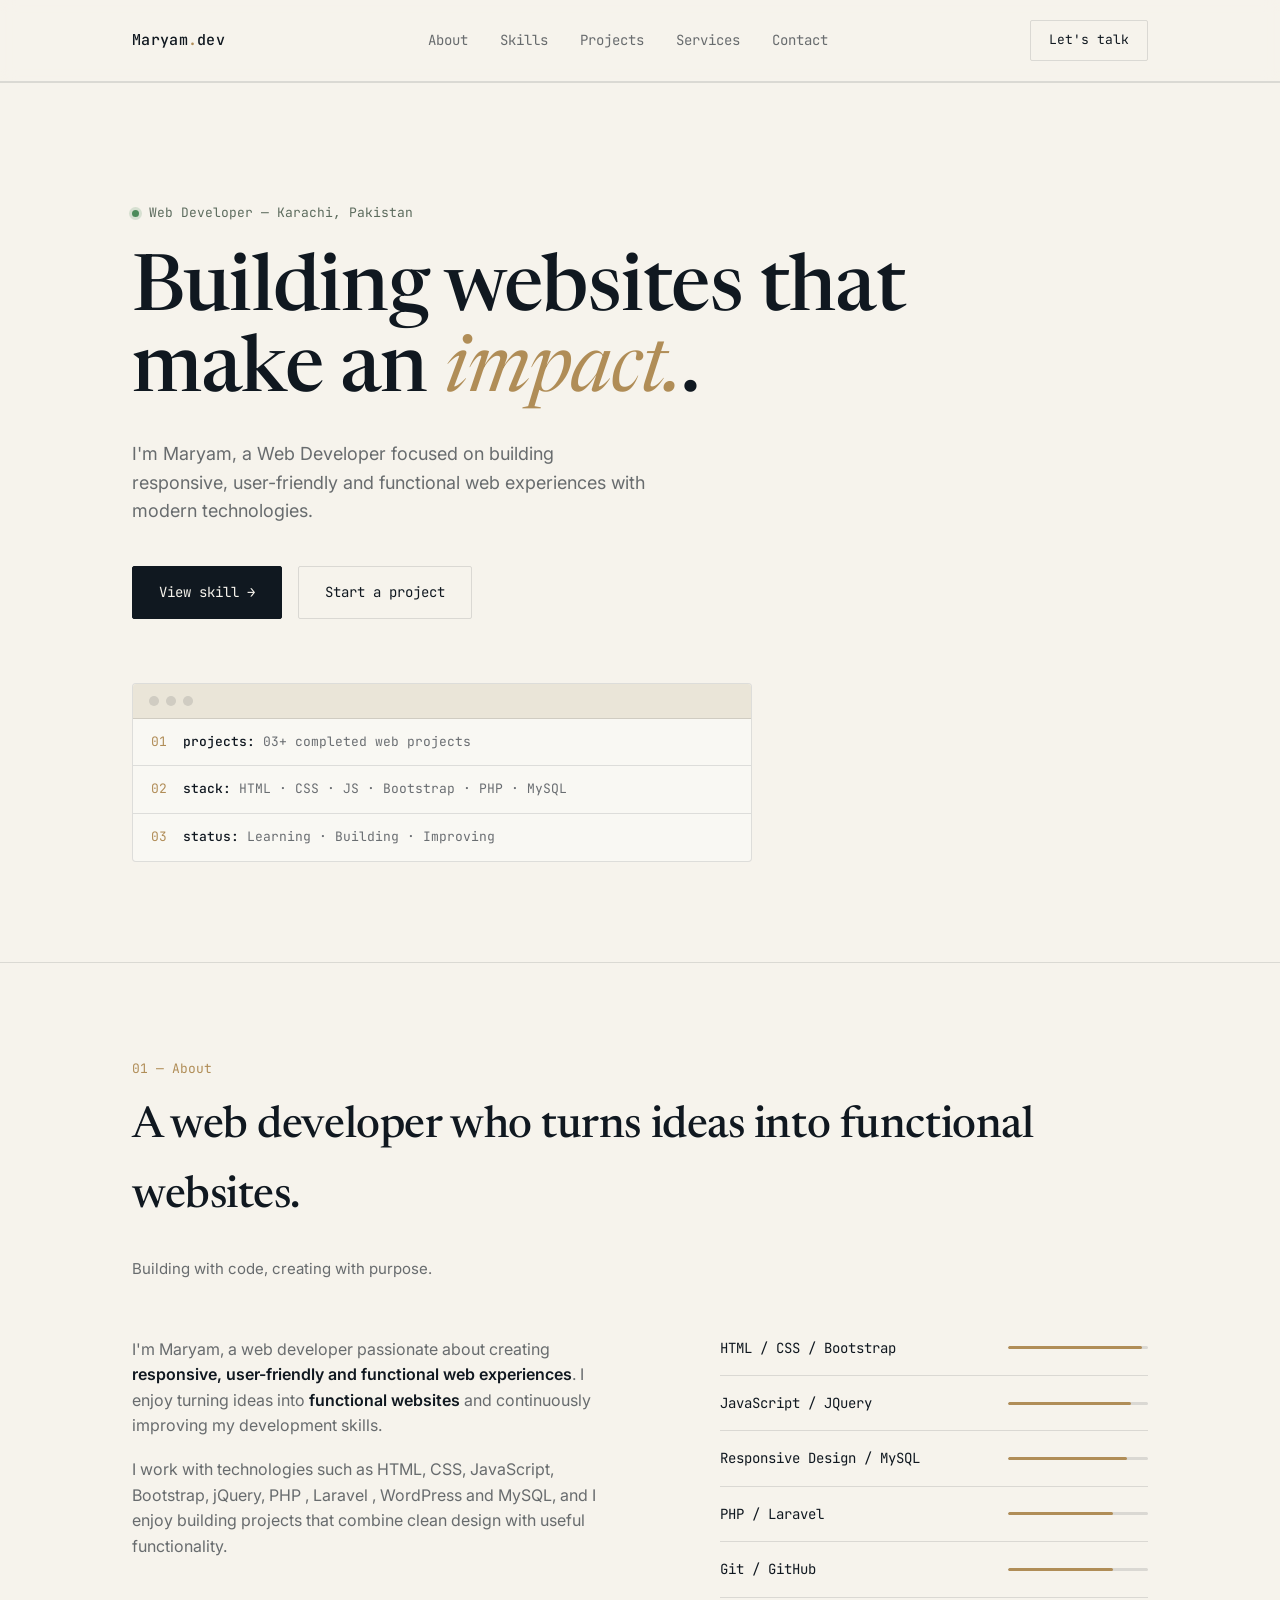
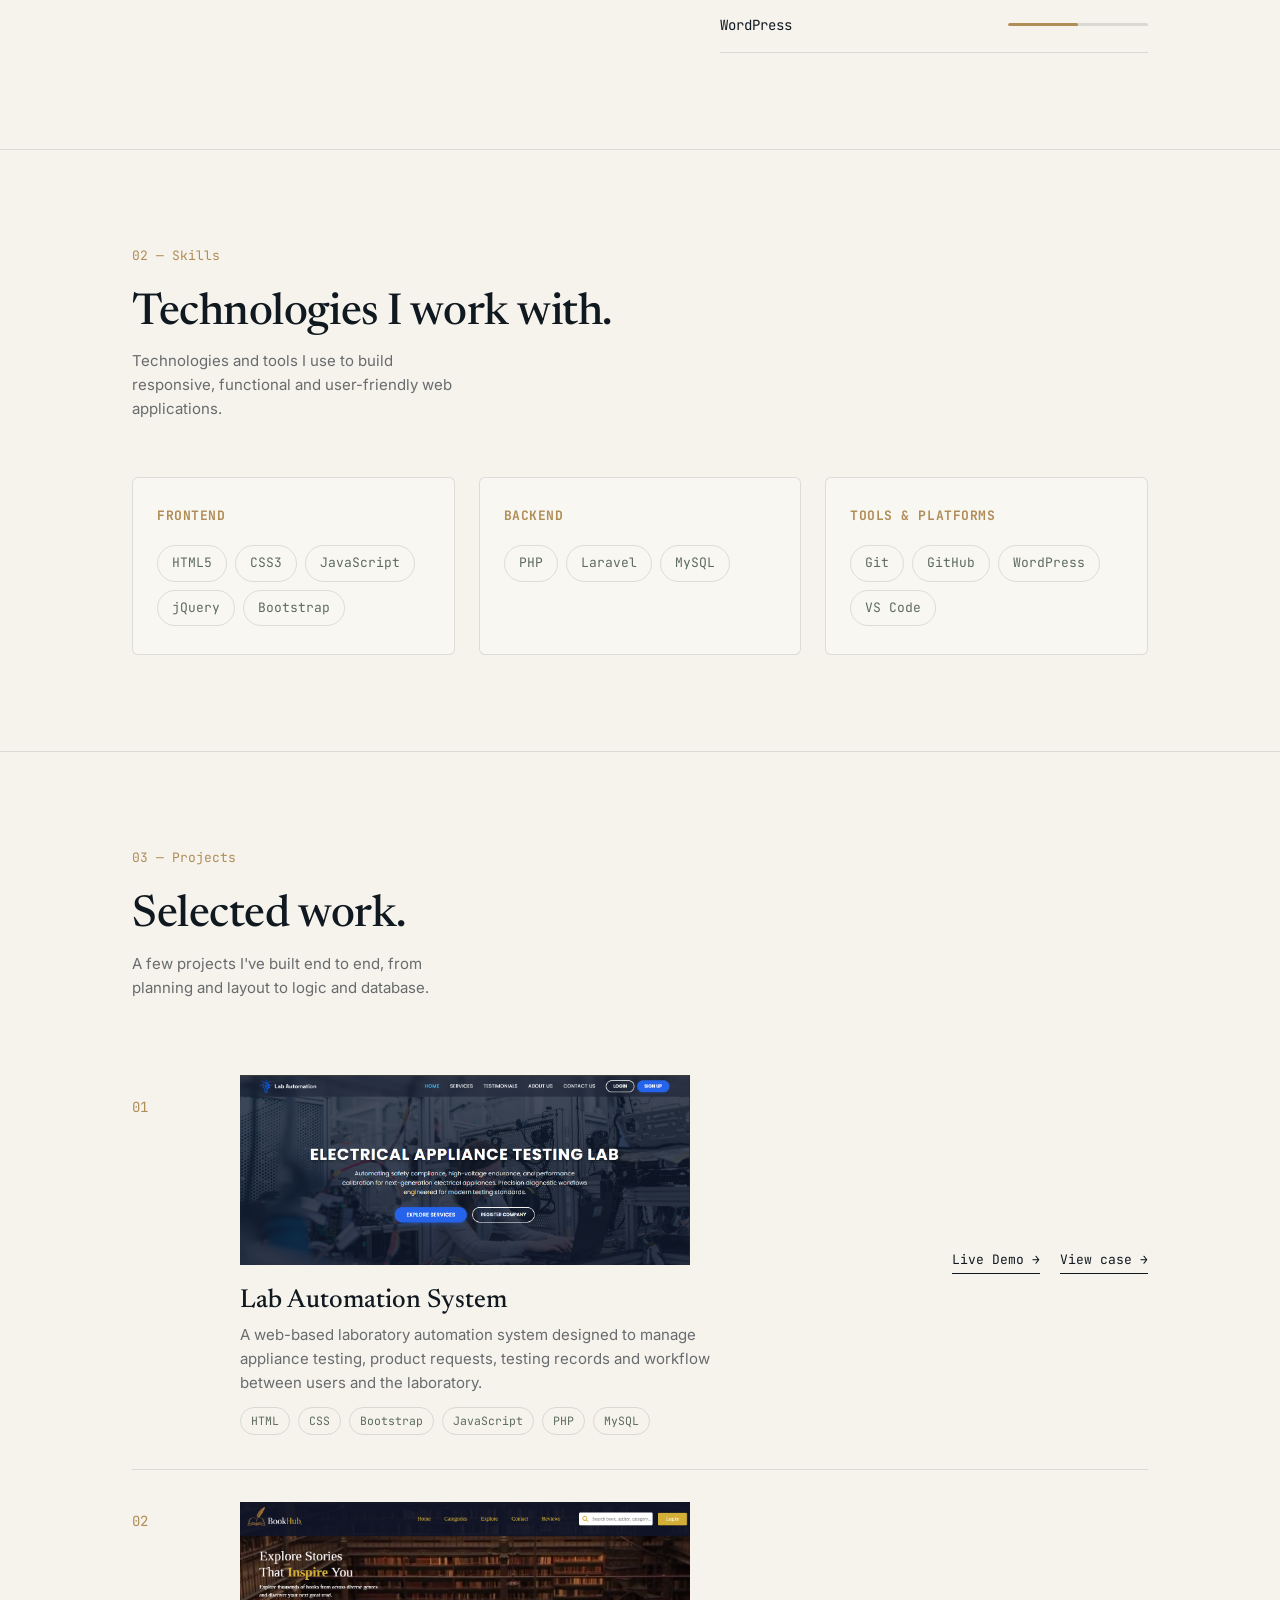
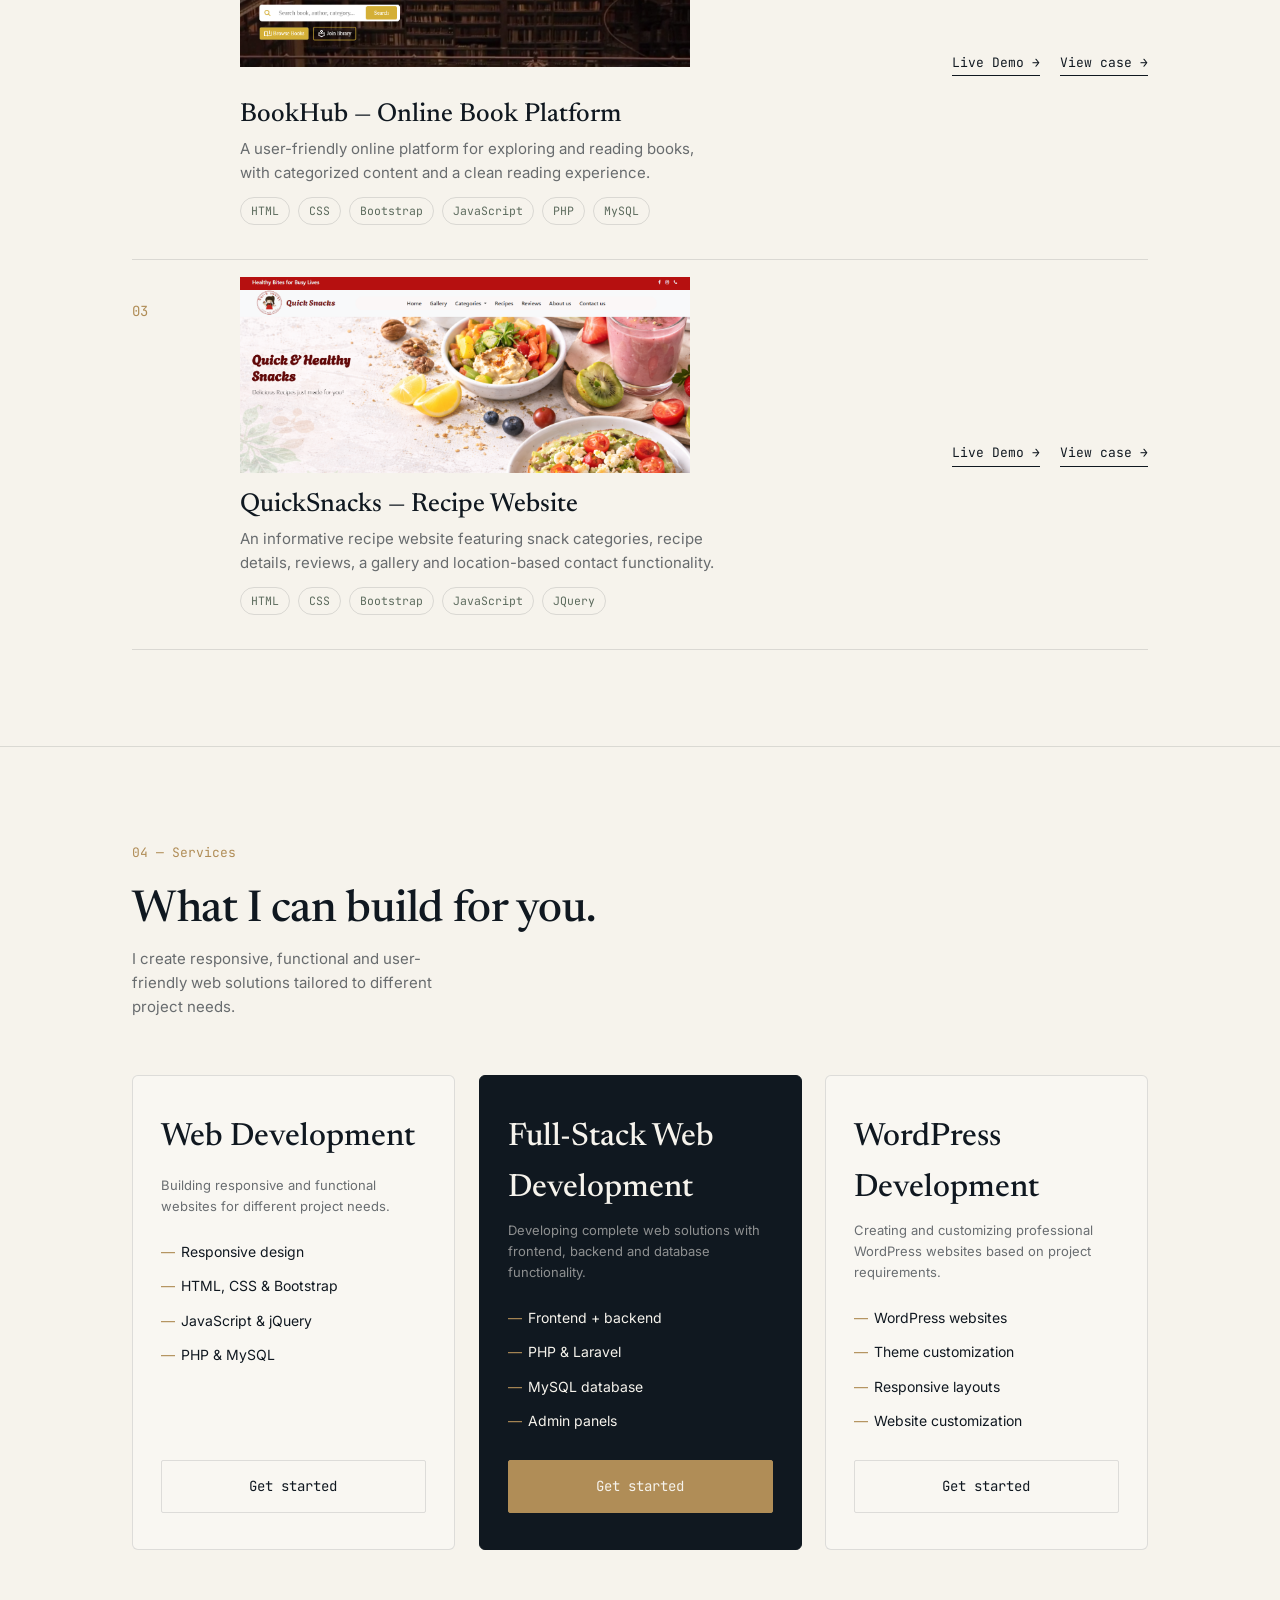
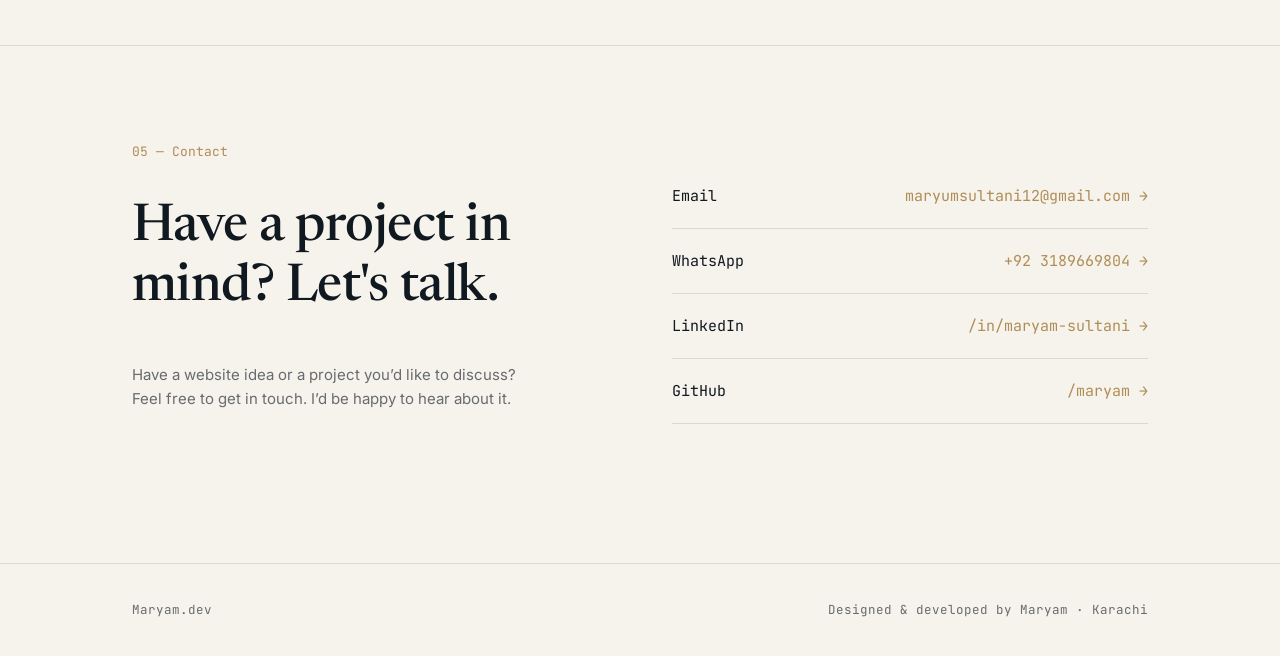
==== index.html @ 0fd406de "rename file name" ====
<!DOCTYPE html>
<html lang="ur">

<head>
  <meta charset="UTF-8">
  <meta name="viewport" content="width=device-width, initial-scale=1.0">
  <title>Maryam Sultani — Web Developer</title>
  <link rel="preconnect" href="https://fonts.googleapis.com">
  <link rel="preconnect" href="https://fonts.gstatic.com" crossorigin>
  <link
    href="https://fonts.googleapis.com/css2?family=Newsreader:ital,opsz,wght@0,6..72,400;0,6..72,500;0,6..72,600;1,6..72,400&family=Inter:wght@400;500;600&family=JetBrains+Mono:wght@400;500&display=swap"
    rel="stylesheet">
     <!-- aos link -->
    <link href="https://unpkg.com/aos@2.3.1/dist/aos.css" rel="stylesheet">
  <link href="asset/style.css" rel="stylesheet">

</head>

<body>

  <header>
    <div class="wrap">
      <nav>
        <div class="logo">
          <a href="portfolio.html">Maryam<span>.</span>dev</a>
        </div>
        <div class="navlinks">
          <a href="#about">About</a>
          <a href="#skill">Skills</a>
          <a href="#project">Projects</a>

          <a href="#services">Services</a>
          <a href="#contact">Contact</a>
        </div>
        <a href="#contact" class="btn btn-ghost" style="padding:9px 18px; font-size:13px;">Let's talk</a>
      </nav>
    </div>
  </header>

  <section class="hero">
    <div class="wrap" data-aos="fade-up">

      
      <div class="eyebrow"><span class="dot"></span> Web Developer — Karachi, Pakistan</div>
      <h1>Building websites that make an <em>impact.</em>.</h1>
      <p class="lede">I'm Maryam, a Web Developer focused on building responsive, user-friendly and functional web
        experiences with modern technologies.</p>
      <div class="hero-cta">
        <a href="#skill" class="btn btn-primary">View skill →</a>
        <a href="#contact" class="btn btn-ghost">Start a project</a>
      </div>

      <div class="commitlog reveal" >
        <div class="bar"><span></span><span></span><span></span></div>
        <div class="commit"><span class="hash">01</span><span class="msg"><b> projects:</b> 03+ completed web
            projects</span></div>
        <div class="commit"><span class="hash">02</span><span class="msg"><b>stack:</b> HTML · CSS · JS · Bootstrap ·
            PHP · MySQL</span></div>
        <div class="commit"><span class="hash">03</span><span class="msg"><b>status: </b> Learning · Building ·
            Improving</span></div>
      </div>
    </div>
  </section>

  <section id="about">
    <div class="wrap">
      <div class="sec-head">
        <div>
          <span class="tag">01 — About</span>
          <h2>A web developer who
            turns ideas into
            functional websites.</h2>
        </div>
        <p>Building with code,
          creating with purpose.</p>
      </div>
      <div class="about-grid">
        <div class="reveal" data-aos="fade-zoom-in"
     data-aos-easing="ease-in-back"
     data-aos-delay="200"
     data-aos-offset="0">
          <p>
            I'm Maryam, a web developer passionate about creating
            <b>responsive, user-friendly and functional web experiences</b>.
            I enjoy turning ideas into
            <b>functional websites</b>
            and continuously improving my development skills.
          </p>
          <p> I work with technologies such as HTML, CSS, JavaScript, Bootstrap,
            jQuery, PHP , Laravel , WordPress and MySQL, and I enjoy building projects that combine
            clean design with useful functionality.
          </p>
        </div>
        <div class="skills reveal" >
          <div class="skill-row" data-aos="fade-up"
     data-aos-anchor-placement="center-bottom"><span>HTML / CSS / Bootstrap</span>
            <div class="skill-bar"><i style="width:96%"></i></div>
          </div>

          <div class="skill-row" data-aos="fade-up"
     data-aos-anchor-placement="center-bottom"><span>JavaScript / JQuery</span>
            <div class="skill-bar"><i style="width:88%"></i></div>
          </div>

          <div class="skill-row" data-aos="fade-up"
     data-aos-anchor-placement="center-bottom"><span>Responsive Design / MySQL</span>
            <div class="skill-bar"><i style="width:85%"></i></div>
          </div>
          <div class="skill-row" data-aos="fade-up"
     data-aos-anchor-placement="center-bottom"><span>PHP / Laravel</span>
            <div class="skill-bar"><i style="width:75%"></i></div>
          </div>
          <div class="skill-row" data-aos="fade-up"
     data-aos-anchor-placement="center-bottom"><span>Git / GitHub </span>
            <div class="skill-bar"><i style="width:75%"></i></div>
          </div>
          <div class="skill-row" data-aos="fade-up"
     data-aos-anchor-placement="center-bottom"><span>WordPress </span>
            <div class="skill-bar"><i style="width:50%"></i></div>
          </div>


        </div>
      </div>
    </div>
  </section>

  <section id="skill">
    <div class="wrap">
      <div class="sec-head">
        <div>
          <span class="tag">02 — Skills</span>
          <h2>Technologies I work with.</h2>
          <p>Technologies and tools I use to build responsive, functional and user-friendly web applications.</p>
        </div>
      </div>
      <div class="skillset" >
        <div class="skill-cat reveal" data-aos="fade-right">
          <h3>Frontend</h3>
          <div class="stack lg " >
            <span>HTML5</span><span>CSS3</span><span>JavaScript</span><span>jQuery</span><span>Bootstrap</span>
          </div>
        </div>
        <div class="skill-cat reveal" data-aos="fade-up"> 
          <h3>Backend</h3>
          <div class="stack lg">
            <span>PHP</span><span>Laravel</span><span>MySQL</span>
          </div>
        </div>
        <div class="skill-cat reveal" data-aos="fade-left">
          <h3>Tools &amp; Platforms</h3>
          <div class="stack lg">
            <span>Git</span><span>GitHub</span><span>WordPress</span><span>VS Code</span>
          </div>
        </div>
      </div>
    </div>
  </section>

  <section id="project">
    <div class="wrap">
      <div class="sec-head">
        <div>
          <span class="tag">03 — Projects</span>
          <h2>Selected work.</h2>
          <p>A few projects I've built end to end, from planning and layout to logic and database.</p>
        </div>
      </div>
      <div class="projects">
         
        <div class="project reveal" data-aos="fade" data-aos-delay="300" data-aos-easing="linear">
          <span class="num">01</span>
          <div>
            <div class="project-thumb rounded">
            <img src="asset/images/lab-automation.png" alt="Lab Automation System" class="project-img ">
          </div>
            <h3>Lab Automation System</h3>
            <p>A web-based laboratory automation system designed to manage appliance testing, product requests, testing
              records and workflow between users and the laboratory.</p>
            <div class="stack">
              <span>HTML</span><span>CSS</span><span>Bootstrap</span><span>JavaScript</span><span>PHP</span><span>MySQL</span>
            </div>
          </div>
          <div class="project-links">
            <a href="http://labautomationproject.infinityfreeapp.com" class="link" target="_blank">Live Demo →</a>
            <a href="case-lab-automation.html" class="link">View case →</a>
          </div>
        </div>
        <div class="project reveal" data-aos="fade" data-aos-delay="300" data-aos-easing="linear">
          <span class="num">02</span>
          <div>
            <div class="project-thumb rounded">
            <img src="asset/images/bookhub.png" alt="BookHub — Online Book Platform" class="project-img ">
          </div>
            <h3>BookHub — Online Book Platform</h3>
            <p>A user-friendly online platform for exploring and reading books, with categorized content and a clean
              reading experience.</p>
            <div class="stack">
              <span>HTML</span><span>CSS</span><span>Bootstrap</span><span>JavaScript</span><span>PHP</span><span>MySQL</span>
            </div>
          </div>
          <div class="project-links">
            <a href="http://bookhubproject.infinityfreeapp.com" class="link" target="_blank">Live Demo →</a>
            <a href="case-bookhub.html" class="link">View case →</a>
          </div>
        </div>
        <div class="project reveal" data-aos="fade" data-aos-delay="300" data-aos-easing="linear">
          <span class="num">03</span>
          <div>
             <div class="project-thumb rounded">
            <img src="asset/images/quick-snacks.png" alt="QuickSnacks — Recipe Website" class="project-img ">
          </div>
            <h3>QuickSnacks — Recipe Website</h3>
            <p>An informative recipe website featuring snack categories, recipe details, reviews, a gallery and
              location-based contact functionality.</p>
            <div class="stack">
              <span>HTML</span><span>CSS</span><span>Bootstrap</span><span>JavaScript</span><span>JQuery</span>
            </div>
          </div>
          <div class="project-links " >
            <a href=" https://maryumsultani12-cmyk.github.io/quick-snacks/" class="link">Live Demo →</a>
            <a href="case-quicksnacks.html" class="link">View case →</a>
          </div>
        </div>
      </div>
    </div>
  </section>

  <section id="services">
    <div class="wrap">
      <div class="sec-head">
        <div>
          <span class="tag">04 — Services</span>
          <h2>What I can build for you.</h2>
          <p>I create responsive, functional and user-friendly web solutions tailored to different project needs.</p>

        </div>
      </div>
      <div class="plans">
        <div class="plan reveal" data-aos="flip-left">
          <h3>Web Development</h3>
          <h3></h3>
          <p class="price-note">Building responsive and functional websites for different project needs.</p>
          <ul>
            <li>Responsive design</li>
            <li>HTML, CSS & Bootstrap</li>
            <li>JavaScript & jQuery</li>
            <li>PHP & MySQL</li>
          </ul>
          <a href="#contact" class="btn btn-ghost" style="text-align:center;">Get started</a>
        </div>
        <div class="plan featured reveal" data-aos="flip-up">
          <h3>Full-Stack Web Development</h3>
          <p class="price-note">Developing complete web solutions with frontend, backend and database functionality.</p>
          <ul>
            <li> Frontend + backend</li>
            <li>PHP & Laravel</li>
            <li>MySQL database</li>
            <li>Admin panels</li>
          </ul>
          <a href="#contact" class="btn btn-primary"
            style="text-align:center; background:var(--brass); border-color:var(--brass);">Get started</a>
        </div>
        <div class="plan reveal" data-aos="flip-left">
          <h3>WordPress Development</h3>
          <p class="price-note">Creating and customizing professional WordPress websites based on project requirements.
          </p>
          <ul>
            <li>WordPress websites</li>
            <li>Theme customization</li>
            <li>Responsive layouts</li>
            <li>Website customization</li>
          </ul>
          <a href="#contact" class="btn btn-ghost" style="text-align:center;">Get started</a>
        </div>
      </div>
    </div>
  </section>

  <section id="contact">
    <div class="wrap">
      <div class="contact-box">
        <div class="sec-head" data-aos="fade-right">
          <span class="tag">05 — Contact</span>

          <h2>Have a project in mind? Let's talk.</h2>
          <p style="color:var(--text-soft); max-width:400px;">Have a website idea or a project you’d like to discuss?
            Feel free to get in touch. I’d be happy to hear about it.</p>
        </div>
        <div class="contact-links reveal" data-aos="fade-left">
          <a href="https://mail.google.com/mail/?view=cm&fs=1&to=maryumsultani12@gmail.com" target="_blank">
            <span>Email</span>
            <span class="arrow">maryumsultani12@gmail.com →</span>
          </a>
          <a href="https://wa.me/923189669804"><span>WhatsApp</span><span class="arrow">+92 3189669804 →</span></a>
          <a href="https://linkedin.com/in/maryam-sultani"><span>LinkedIn</span><span class="arrow">/in/maryam-sultani
              →</span></a>

          <a href="https://github.com/maryam123"><span>GitHub</span><span class="arrow">/maryam →</span></a>
        </div>
      </div>
    </div>
  </section>

  <footer>
  <div class="wrap" style="display:flex; justify-content:space-between; width:100%;">
    <span>Maryam.dev</span>
    <span>Designed & developed by Maryam · Karachi</span>
  </div>
</footer>
<script src="https://unpkg.com/aos@2.3.1/dist/aos.js"></script>
<script>AOS.init({ duration: 700, once: true, easing: 'ease-out-cubic' });</script>
  <script src="script.js"></script>

</body>

</html>
---- asset/style.css ----
:root {
      --ink: #101820;
      --paper: #F6F3EC;
      --paper-dim: #EAE5D8;
      --brass: #B08D57;
      --sage: #5C6B5D;
      --line: rgba(16, 24, 32, 0.12);
      --text-soft: rgba(16, 24, 32, 0.62);
  }

  * {
      box-sizing: border-box;
      margin: 0;
      padding: 0;
  }

  html {
      scroll-behavior: smooth;
  }

  body {
      background: var(--paper);
      color: var(--ink);
      font-family: 'Inter', sans-serif;
      line-height: 1.6;
      overflow-x: hidden;
  }

  a {
      color: inherit;
      text-decoration: none;
  }

  .wrap {
      max-width: 1080px;
      margin: 0 auto;
      padding: 0 32px;
  }

  ::selection {
      background: var(--brass);
      color: var(--paper);
  }

  

  /* NAV */
  header {
      position: sticky;
      top: 0;
      z-index: 50;
      background: rgba(246, 243, 236, 0.86);
      backdrop-filter: blur(8px);
      border-bottom: 1px solid var(--line);
  }

  nav {
      display: flex;
      align-items: center;
      justify-content: space-between;
      padding: 20px 0;
  }

  .logo {
      font-family: 'JetBrains Mono', monospace;
      font-size: 15px;
      font-weight: 500;
      letter-spacing: 0.02em;
  }

  .logo span {
      color: var(--brass);
  }

  .navlinks {
      display: flex;
      gap: 32px;
      font-size: 14px;
      font-family: 'JetBrains Mono', monospace;
  }

  .navlinks a {
      color: var(--text-soft);
      transition: color .25s ease;
      position: relative;
  }

  .navlinks a:hover,
  .navlinks a:focus-visible {
      color: var(--ink);
  }

  .navlinks a::after {
      content: '';
      position: absolute;
      left: 0;
      bottom: -4px;
      width: 0;
      height: 1px;
      background: var(--brass);
      transition: width .25s ease;
  }

  .navlinks a:hover::after {
      width: 100%;
  }

  :focus-visible {
      outline: 2px solid var(--brass);
      outline-offset: 3px;
  }

  /* HERO */
  .hero {
      padding: 120px 0 100px;
      position: relative;
  }

  .hero-split {
      display: grid;
      grid-template-columns: 1.4fr 1fr;
      gap: 48px;
      align-items: center;
  }

  .hero-split-media {
      border: 1px solid var(--line);
      border-radius: 10px;
      overflow: hidden;
      background: var(--paper-dim);
  }

  .hero-split-media video {
      display: block;
      width: 100%;
      height: auto;
      max-height: 480px;
      object-fit: contain;
  }

  @media (max-width: 900px) {
      .hero-split {
          grid-template-columns: 1fr;
      }
  }

  .eyebrow {
      font-family: 'JetBrains Mono', monospace;
      font-size: 13px;
      color: var(--sage);
      display: flex;
      align-items: center;
      gap: 10px;
      margin-bottom: 28px;
  }

  .eyebrow .dot {
      width: 7px;
      height: 7px;
      border-radius: 50%;
      background: #4B8B5A;
      box-shadow: 0 0 0 3px rgba(75, 139, 90, 0.18);
  }

  .hero h1 {
      font-family: 'Newsreader', serif;
      font-weight: 500;
      font-size: clamp(42px, 6.4vw, 78px);
      line-height: 1.04;
      letter-spacing: -0.01em;
      max-width: 820px;
  }

  .hero h1 em {
      font-style: italic;
      color: var(--brass);
      font-weight: 400;
  }

  .hero p.lede {
      margin-top: 26px;
      max-width: 520px;
      font-size: 18px;
      color: var(--text-soft);
  }

  .hero-cta {
      display: flex;
      gap: 16px;
      margin-top: 40px;
      flex-wrap: wrap;
  }

  .btn {
      font-family: 'JetBrains Mono', monospace;
      font-size: 14px;
      padding: 14px 26px;
      border-radius: 2px;
      transition: all .25s ease;
      display: inline-block;
      border: 1px solid var(--ink);
  }

  .btn-primary {
      background: var(--ink);
      color: var(--paper);
  }

  .btn-primary:hover {
      background: var(--brass);
      border-color: var(--brass);
      color: var(--ink);
  }

  .btn-ghost {
      border-color: var(--line);
      color: var(--ink);
  }

  .btn-ghost:hover {
      border-color: var(--ink);
  }

  /* commit log signature */
  .commitlog {
      margin-top: 64px;
      max-width: 620px;
      border: 1px solid var(--line);
      border-radius: 4px;
      background: rgba(255, 255, 255, 0.4);
      overflow: hidden;
  }

  .commitlog .bar {
      display: flex;
      gap: 7px;
      padding: 12px 16px;
      border-bottom: 1px solid var(--line);
      background: var(--paper-dim);
  }

  .commitlog .bar span {
      width: 10px;
      height: 10px;
      border-radius: 50%;
      background: var(--line);
  }

  .commit {
      display: flex;
      gap: 16px;
      padding: 13px 18px;
      font-family: 'JetBrains Mono', monospace;
      font-size: 13px;
      border-bottom: 1px solid var(--line);
  }

  .commit:last-child {
      border-bottom: none;
  }

  .commit .hash {
      color: var(--brass);
      flex-shrink: 0;
  }

  .commit .msg {
      color: var(--text-soft);
  }

  .commit .msg b {
      color: var(--ink);
      font-weight: 500;
  }

  /* SECTION HEADS */
  section {
      padding: 96px 0;
      border-top: 1px solid var(--line);
  }

  .sec-head {
      display: flex;
      justify-content: space-between;
      align-items: flex-end;
      margin-bottom: 56px;
      gap: 24px;
      flex-wrap: wrap;
  }

  .sec-head .tag {
      font-family: 'JetBrains Mono', monospace;
      font-size: 13px;
      color: var(--brass);
      margin-bottom: 12px;
      display: block;
  }

  .sec-head h2 {
      font-family: 'Newsreader', serif;
      font-size: clamp(30px, 4vw, 44px);
      font-weight: 500;
      letter-spacing: -0.01em;
  }

  .sec-head p {
      max-width: 340px;
      color: var(--text-soft);
      font-size: 15px;
  }

  /* ABOUT */
  .about-grid {
      display: grid;
      grid-template-columns: 1.1fr 0.9fr;
      gap: 64px;
  }

  .about-grid p {
      color: var(--text-soft);
      font-size: 16px;
      margin-bottom: 18px;
      max-width: 480px;
  }

  .about-grid p b {
      color: var(--ink);
      font-weight: 600;
  }

  .skills {
      display: flex;
      flex-direction: column;
      gap: 0;
  }

  .skill-row {
      display: flex;
      justify-content: space-between;
      align-items: center;
      padding: 16px 0;
      border-bottom: 1px solid var(--line);
      font-family: 'JetBrains Mono', monospace;
      font-size: 14px;
  }

  .skill-row:first-child {
      padding-top: 0;
  }

  .skill-bar {
      width: 140px;
      height: 3px;
      background: var(--line);
      position: relative;
      border-radius: 2px;
      overflow: hidden;
  }

  .skill-bar i {
      position: absolute;
      left: 0;
      top: 0;
      height: 100%;
      background: var(--brass);
      border-radius: 2px;
  }

  /* SKILLS GRID */
  .skillset {
      display: grid;
      grid-template-columns: repeat(3, 1fr);
      gap: 24px;
  }

  .skill-cat {
      border: 1px solid var(--line);
      border-radius: 6px;
      padding: 28px 24px;
      background: rgba(255, 255, 255, 0.35);
      transition: transform .3s ease, border-color .3s ease;
  }

  .skill-cat:hover {
      transform: translateY(-4px);
      border-color: var(--brass);
  }

  .skill-cat h3 {
      font-family: 'JetBrains Mono', monospace;
      font-size: 13px;
      color: var(--brass);
      text-transform: uppercase;
      letter-spacing: 0.04em;
      margin-bottom: 18px;
  }

  .stack.lg span {
      font-size: 13px;
      padding: 7px 14px;
  }

  @media (max-width:760px) {
      .skillset {
          grid-template-columns: 1fr;
      }
  }

  /* PROJECTS */
  .projects {
      display: flex;
      flex-direction: column;
  }

  .project {
      display: grid;
      grid-template-columns: 80px 1fr auto;
      gap: 28px;
      align-items: start;
      padding: 34px 0;
      border-bottom: 1px solid var(--line);
      transition: padding-left .3s ease;
  }

  .project:hover {
      padding-left: 10px;
  }

  .project-thumb {
     margin-top: -60px;
      border-radius: 8px;
      overflow: hidden;
      
      max-width: 450px;
  }

  .project-img {
      display: block;
      width: 100%;
      aspect-ratio: 16 / 10;
      object-fit: contain;
      transition: transform .4s ease;
  }

  .project:hover .project-img {
      transform: scale(1.03);
  }

  .project .num {
      font-family: 'JetBrains Mono', monospace;
      color: var(--brass);
      font-size: 14px;
      padding-top: 6px;
  }

  .project h3 {
      font-family: 'Newsreader', serif;
      font-size: 26px;
      font-weight: 500;
      margin-top: -30px;
  }

  .project p {
      color: var(--text-soft);
      font-size: 15px;
      max-width: 480px;
      margin-bottom: 12px;
  }

  .stack {
      display: flex;
      gap: 8px;
      flex-wrap: wrap;
  }

  .stack span {
      font-family: 'JetBrains Mono', monospace;
      font-size: 11.5px;
      padding: 4px 10px;
      border: 1px solid var(--line);
      border-radius: 20px;
      color: var(--sage);
  }

.project .project-links {
    font-family: 'JetBrains Mono', monospace;
    font-size: 13px;
    align-self: center;
    white-space: nowrap;
    display: flex;
    gap: 20px;
}

.project .project-links .link {
    border-bottom: 1px solid var(--ink);
    padding-bottom: 2px;
    transition: opacity .25s ease;
}

.project .project-links .link:hover {
    opacity: 0.6;
}

  /* services */
  .plans {
      display: grid;
      grid-template-columns: repeat(3, 1fr);
      gap: 24px;
  }

  .plan {
      border: 1px solid var(--line);
      border-radius: 6px;
      padding: 36px 28px;
      background: rgba(255, 255, 255, 0.35);
      display: flex;
      flex-direction: column;
      transition: transform .3s ease, border-color .3s ease;
  }

  .plan:hover {
      transform: translateY(-6px);
      border-color: var(--brass);
  }

  .plan.featured {
      border-color: var(--ink);
      background: var(--ink);
      color: var(--paper);
  }

  .plan.featured .stack-note,
  .plan.featured p {
      color: rgba(246, 243, 236, 0.7);
  }

  .plan .tier {
      font-family: 'JetBrains Mono', monospace;
      font-size: 13px;
      color: var(--brass);
      margin-bottom: 10px;
  }

  .plan h3 {
      font-family: 'Newsreader', serif;
      font-size: 32px;
      font-weight: 500;
      margin-bottom: 6px;
  }

  .plan .price-note {
      font-size: 13px;
      color: var(--text-soft);
      margin-bottom: 24px;
  }

  .plan.featured .price-note {
      color: rgba(246, 243, 236, 0.55);
  }

  .plan ul {
      list-style: none;
      display: flex;
      flex-direction: column;
      gap: 12px;
      margin-bottom: 28px;
      flex: 1;
  }

  .plan li {
      font-size: 14px;
      padding-left: 20px;
      position: relative;
  }

  .plan li::before {
      content: '—';
      position: absolute;
      left: 0;
      color: var(--brass);
  }

  /* CONTACT */
  .contact-box {
      display: grid;
      grid-template-columns: 1fr 1fr;
      gap: 64px;
      align-items: center;
  }

  .contact-box h2 {
      font-family: 'Newsreader', serif;
      font-size: clamp(32px, 4.4vw, 52px);
      font-weight: 500;
      line-height: 1.15;
      margin-bottom: 20px;
  }

  .contact-links {
      display: flex;
      flex-direction: column;
      gap: 0;
  }

  .contact-links a {
      display: flex;
      justify-content: space-between;
      align-items: center;
      padding: 20px 0;
      border-bottom: 1px solid var(--line);
      font-family: 'JetBrains Mono', monospace;
      font-size: 15px;
  }

  .contact-links a .arrow {
      transition: transform .25s ease;
      color: var(--brass);
  }

  .contact-links a:hover .arrow {
      transform: translateX(6px);
  }

  .contact-links a:first-child {
      padding-top: 0;
  }

  footer {
      padding: 36px 0;
      border-top: 1px solid var(--line);
      font-family: 'JetBrains Mono', monospace;
      font-size: 12.5px;
      color: var(--text-soft);
      display: flex;
      justify-content: space-between;
  }

  @media (max-width:760px) {
      .navlinks {
          display: none;
      }

      .about-grid,
      .contact-box {
          grid-template-columns: 1fr;
          gap: 40px;
      }

      .plans {
          grid-template-columns: 1fr;
      }

      .project {
          grid-template-columns: 40px 1fr;
      }

      .project .link {
          grid-column: 2;
          padding-top: 4px;
      }

      .hero {
          padding: 80px 0 60px;
      }
  }
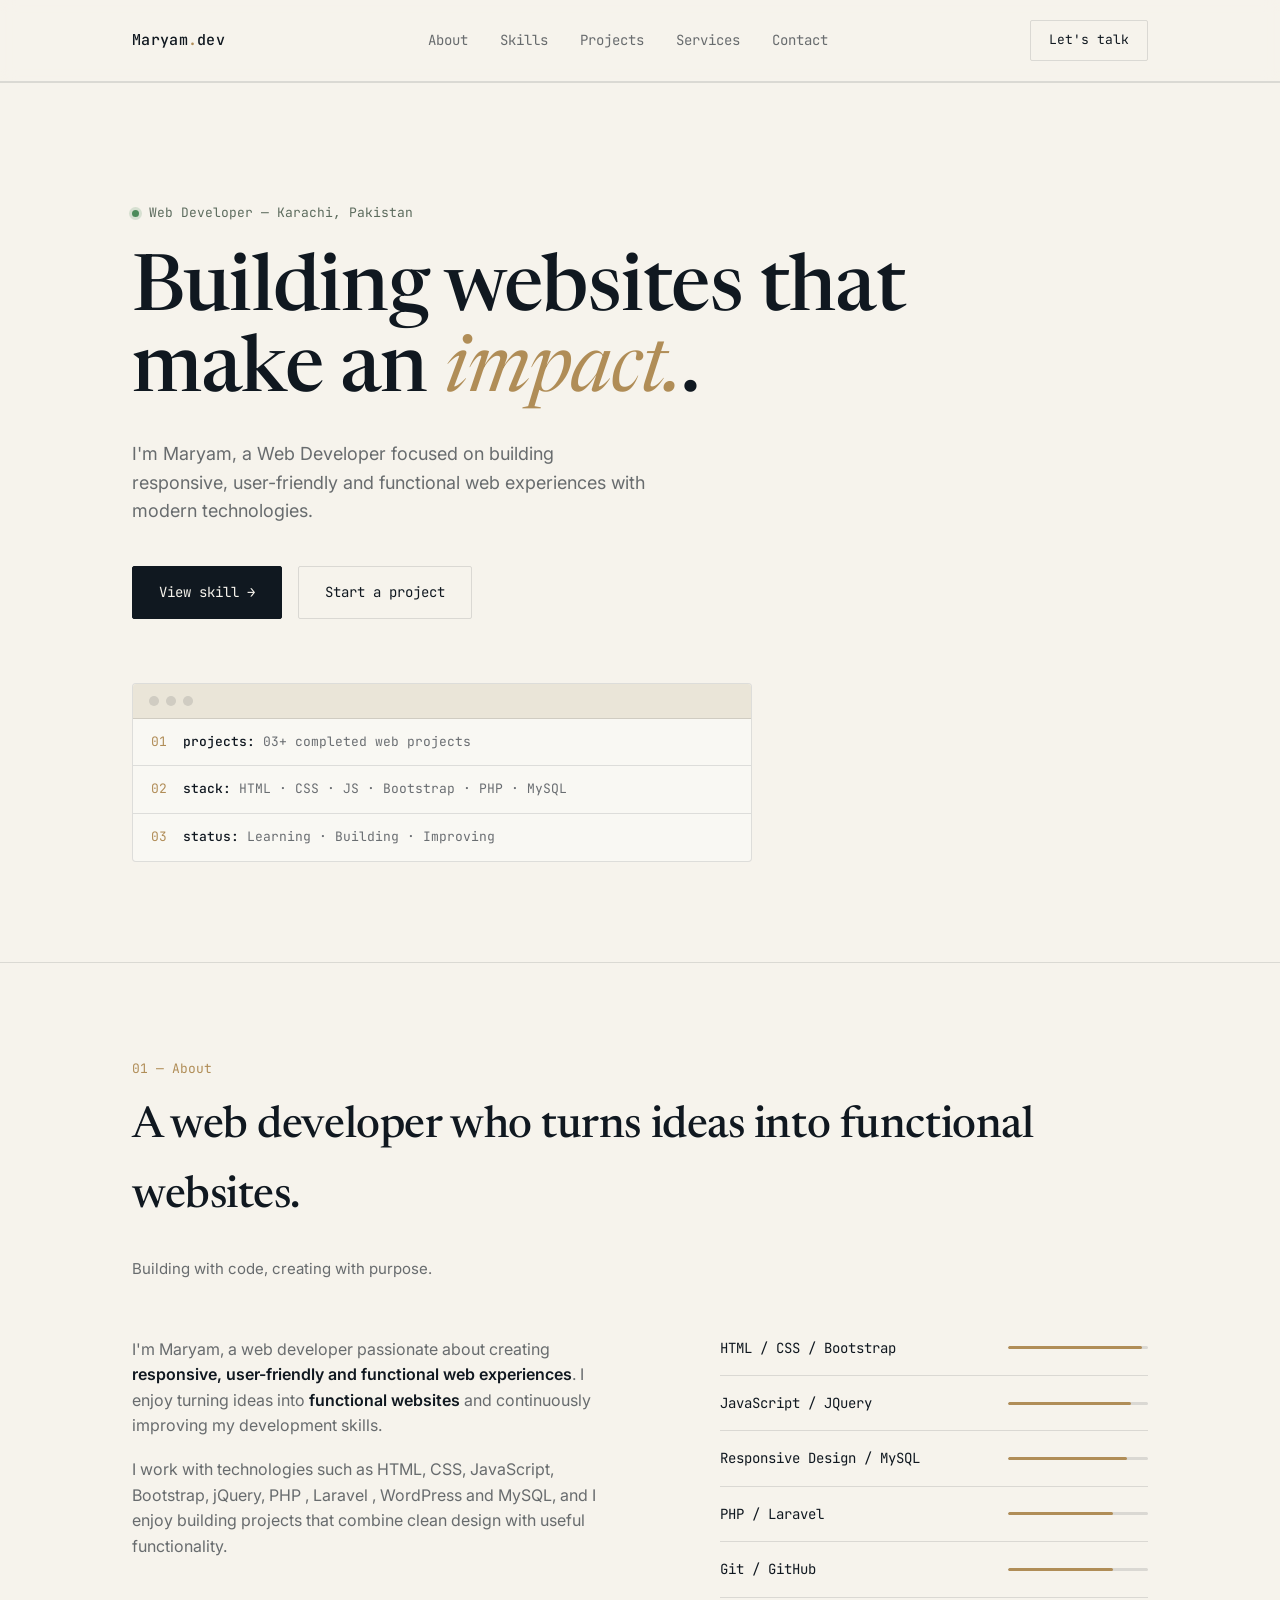
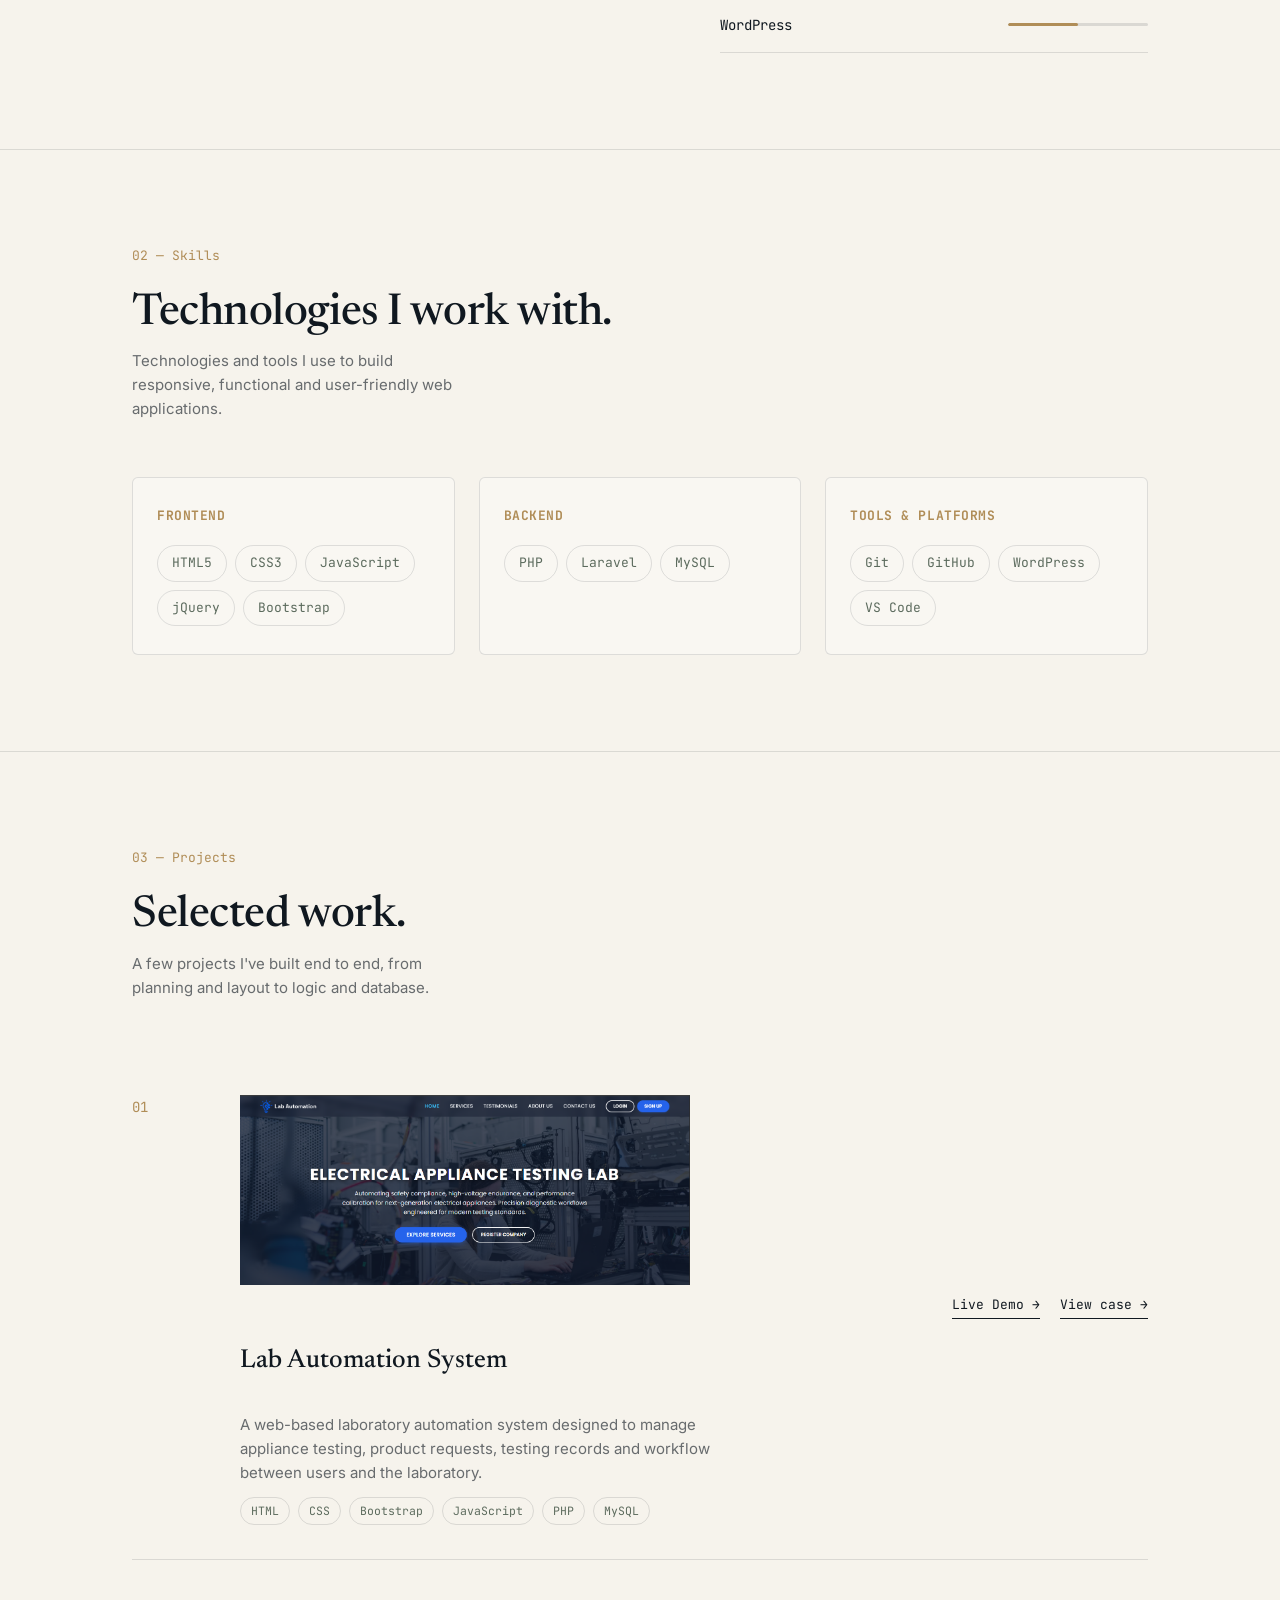
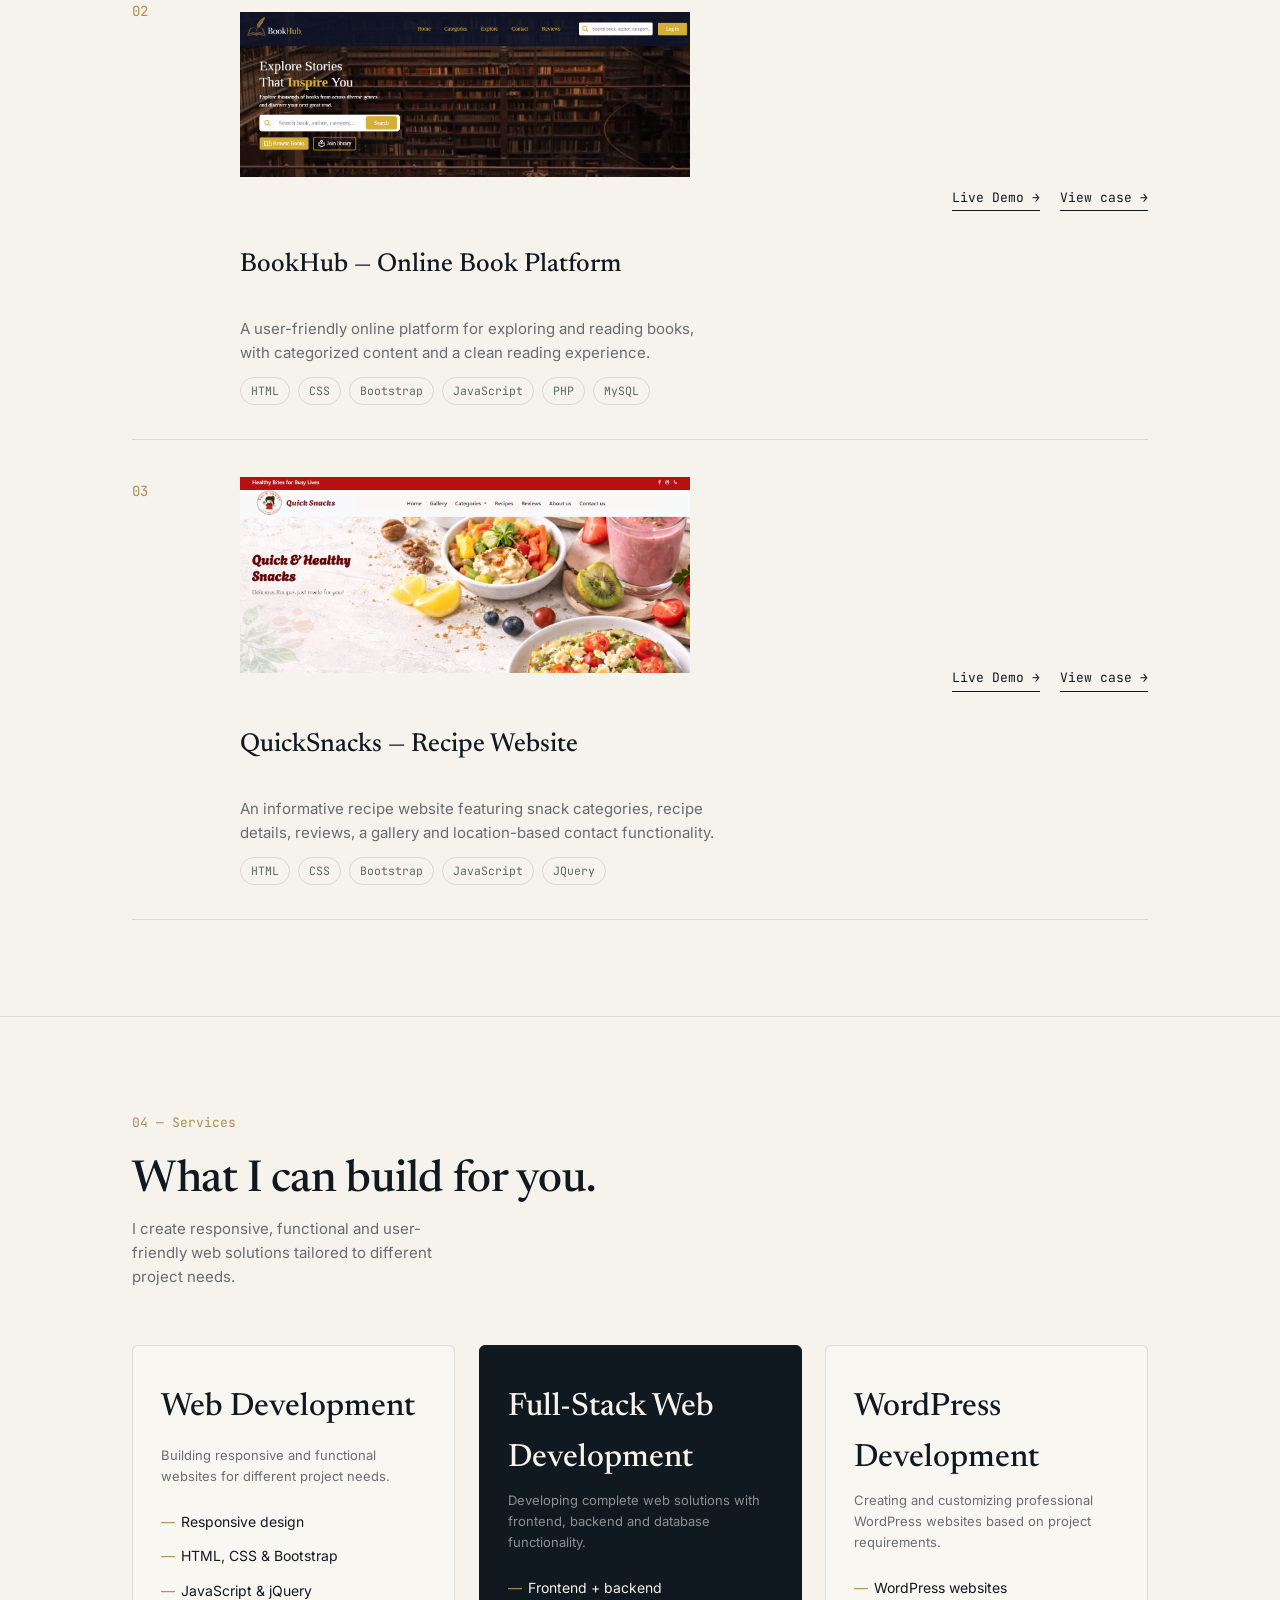
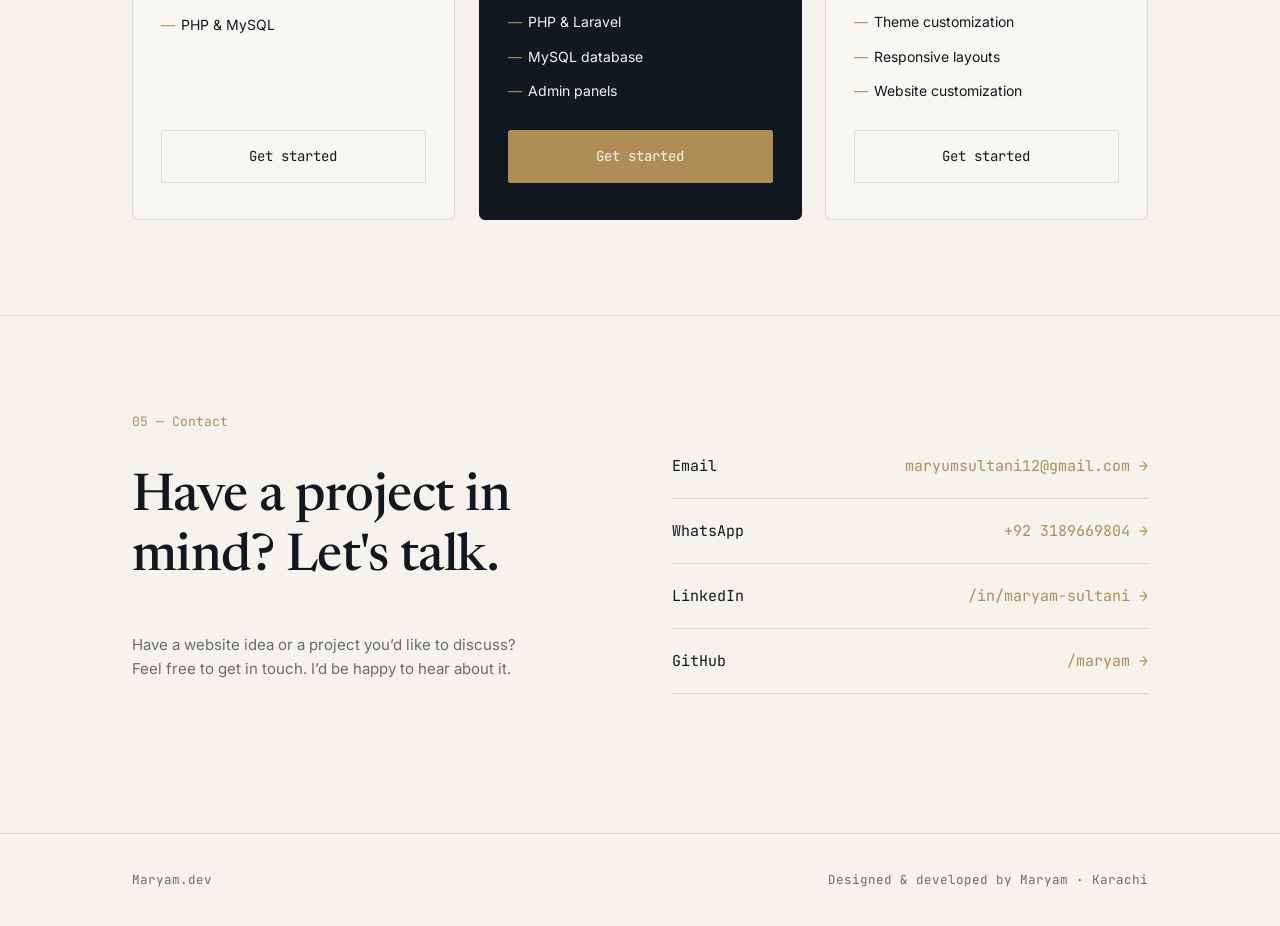
==== commit bd255878: "Change GitHub link to new user profile Updated GitHub link to new profile." ====
--- a/index.html
+++ b/index.html
@@ -22,7 +22,7 @@
     <div class="wrap">
       <nav>
         <div class="logo">
-          <a href="portfolio.html">Maryam<span>.</span>dev</a>
+          <a href="index.html">Maryam<span>.</span>dev</a>
         </div>
         <div class="navlinks">
           <a href="#about">About</a>
@@ -296,7 +296,7 @@
           <a href="https://linkedin.com/in/maryam-sultani"><span>LinkedIn</span><span class="arrow">/in/maryam-sultani
               →</span></a>
 
-          <a href="https://github.com/maryam123"><span>GitHub</span><span class="arrow">/maryam →</span></a>
+          <a href="https://github.com/maryumsultani12-cmyk"><span>GitHub</span><span class="arrow">/maryam →</span></a>
         </div>
       </div>
     </div>
@@ -314,4 +314,4 @@
 
 </body>
 
-</html> +</html> 
--- a/asset/style.css
+++ b/asset/style.css
@@ -427,7 +427,9 @@
   }
 
   .project-thumb {
-     margin-top: -60px;
+    position: relative;
+    top: -40px;
+     /* margin-top: -60px; */
       border-radius: 8px;
       overflow: hidden;
       
@@ -457,7 +459,8 @@
       font-family: 'Newsreader', serif;
       font-size: 26px;
       font-weight: 500;
-      margin-top: -30px;
+      position: relative;
+      bottom: 30px;
   }
 
   .project p {
@@ -654,7 +657,7 @@
           grid-template-columns: 40px 1fr;
       }
 
-      .project .link {
+      .project .project-links .link {
           grid-column: 2;
           padding-top: 4px;
       }
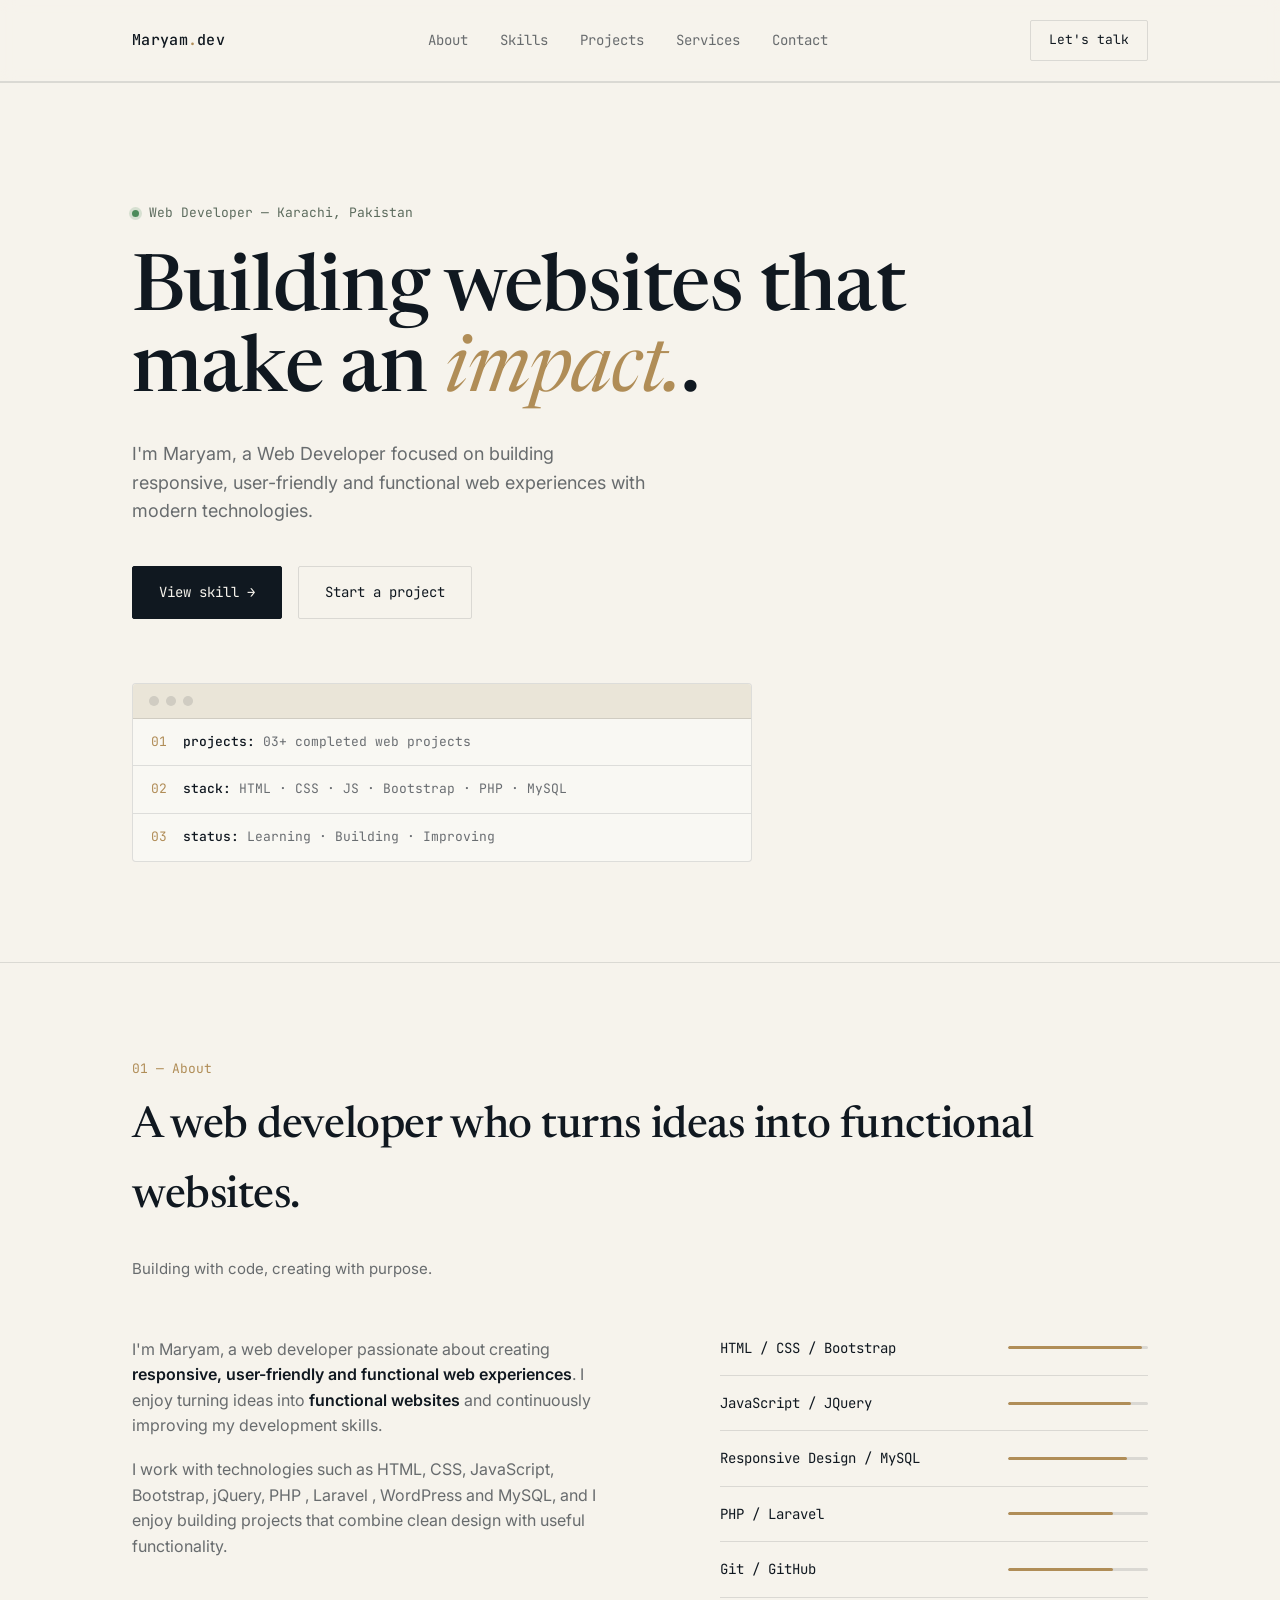
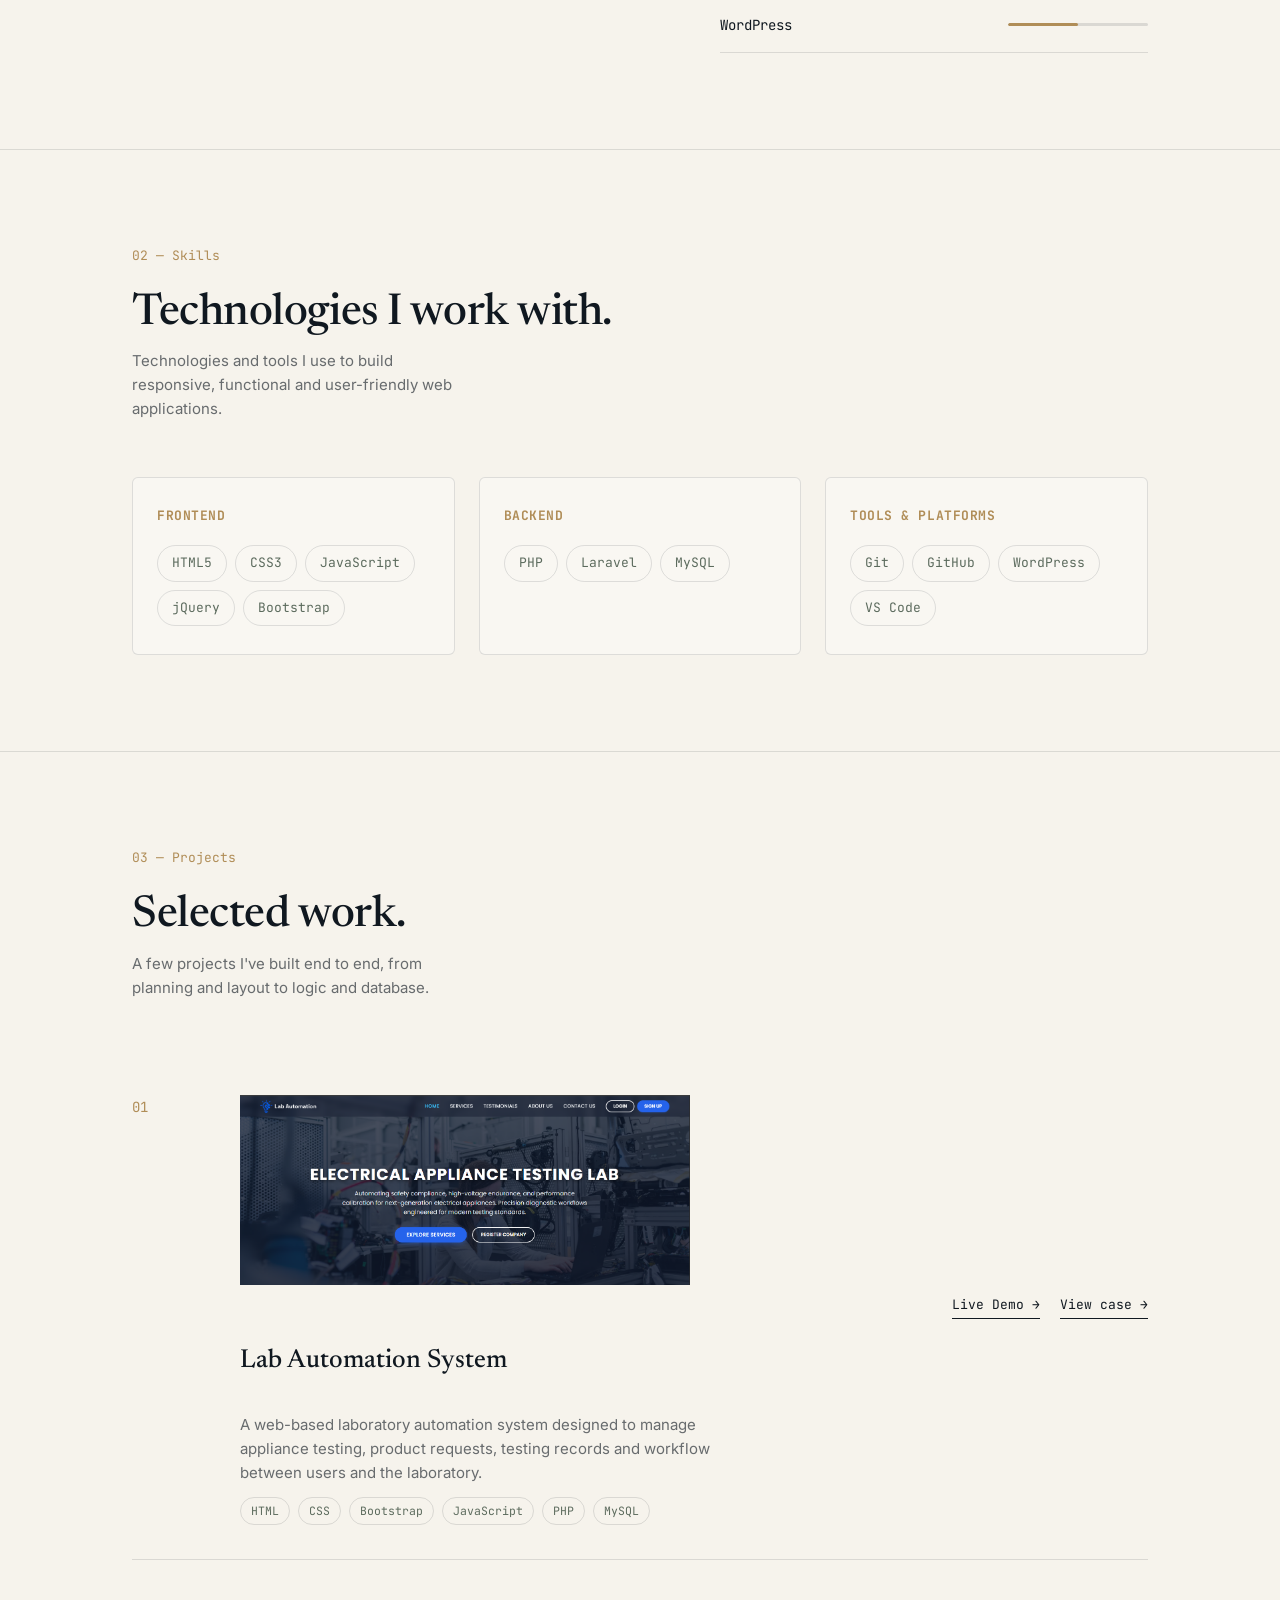
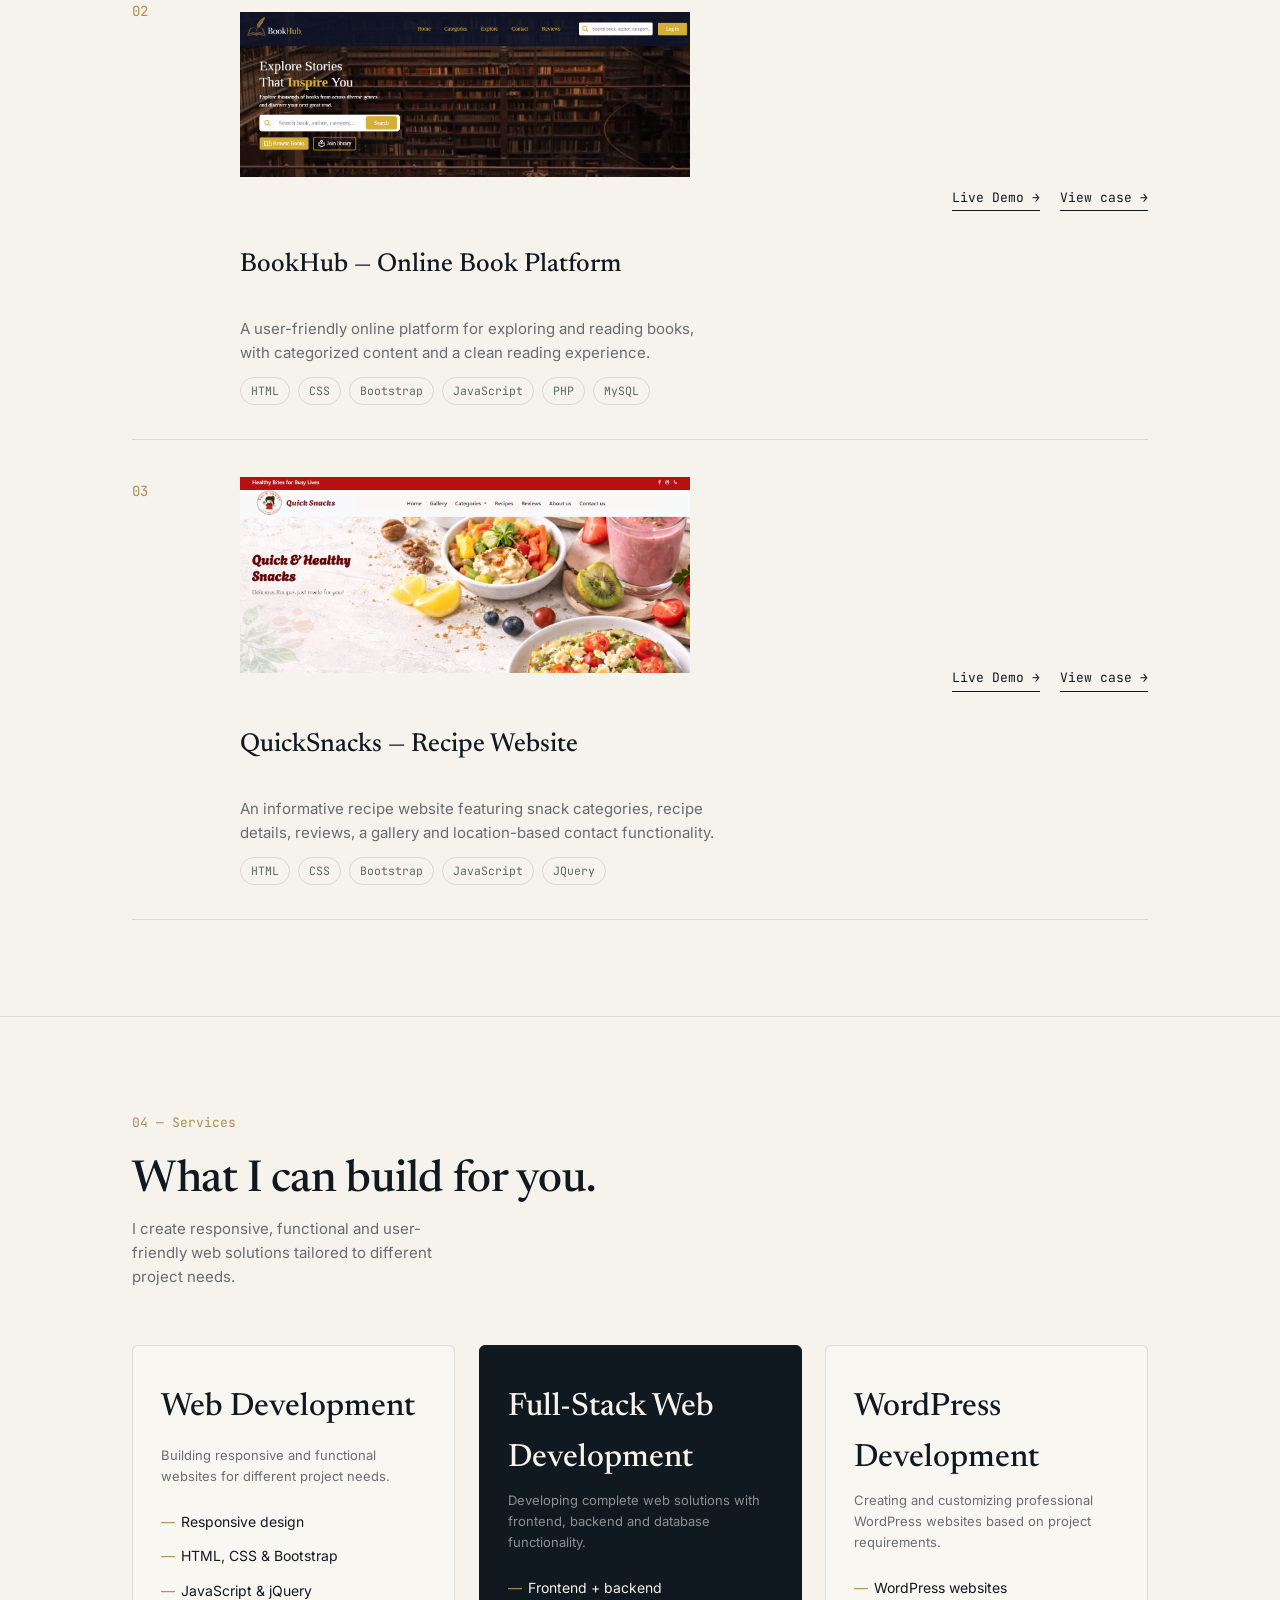
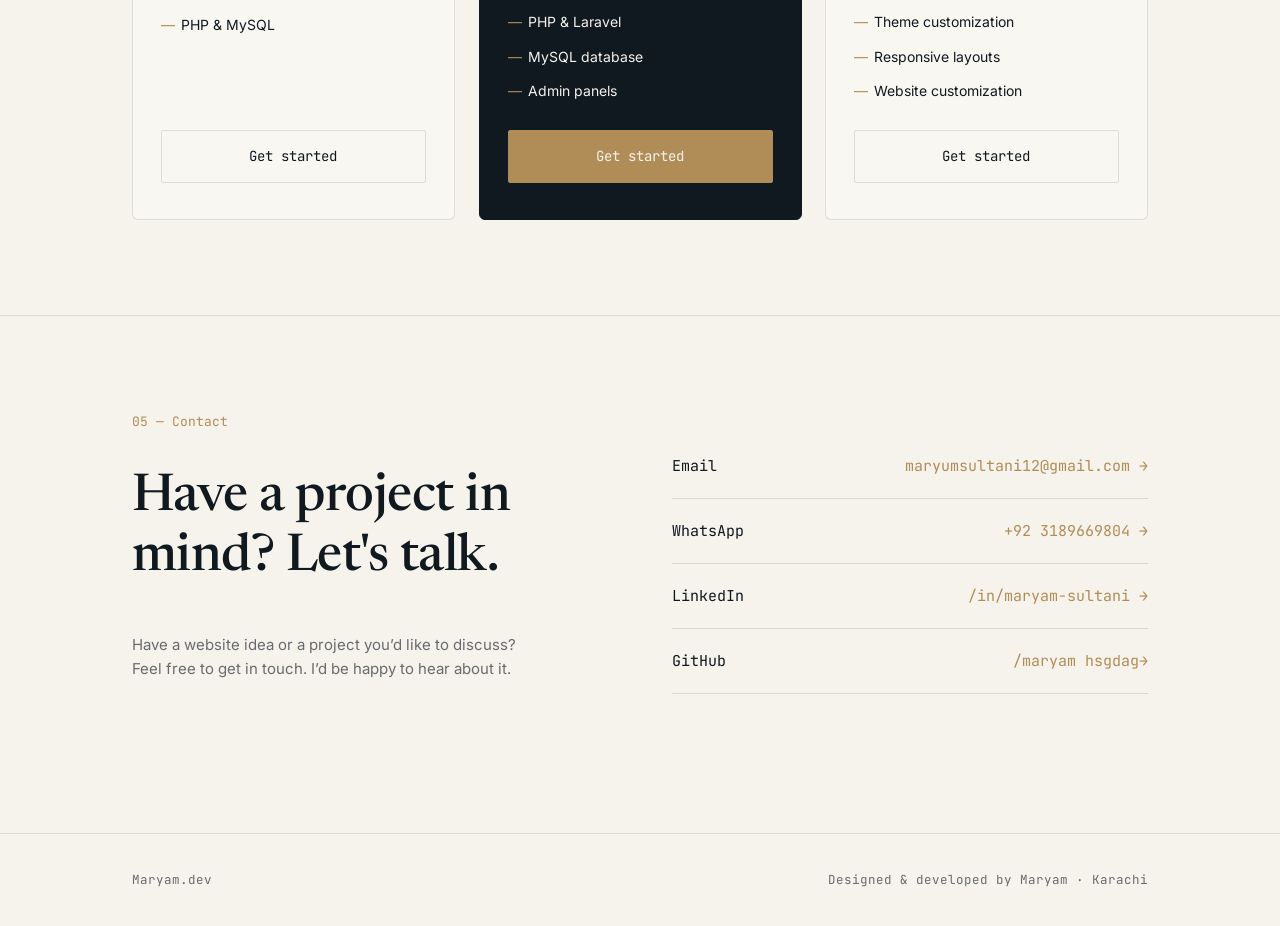
==== commit d5c96d8d: "Update index.html" ====
--- a/index.html
+++ b/index.html
@@ -296,7 +296,7 @@
           <a href="https://linkedin.com/in/maryam-sultani"><span>LinkedIn</span><span class="arrow">/in/maryam-sultani
               →</span></a>
 
-          <a href="https://github.com/maryumsultani12-cmyk"><span>GitHub</span><span class="arrow">/maryam →</span></a>
+          <a href="https://github.com/maryumsultani12-cmyk"><span>GitHub</span><span class="arrow">/maryam hsgdag→</span></a>
         </div>
       </div>
     </div>
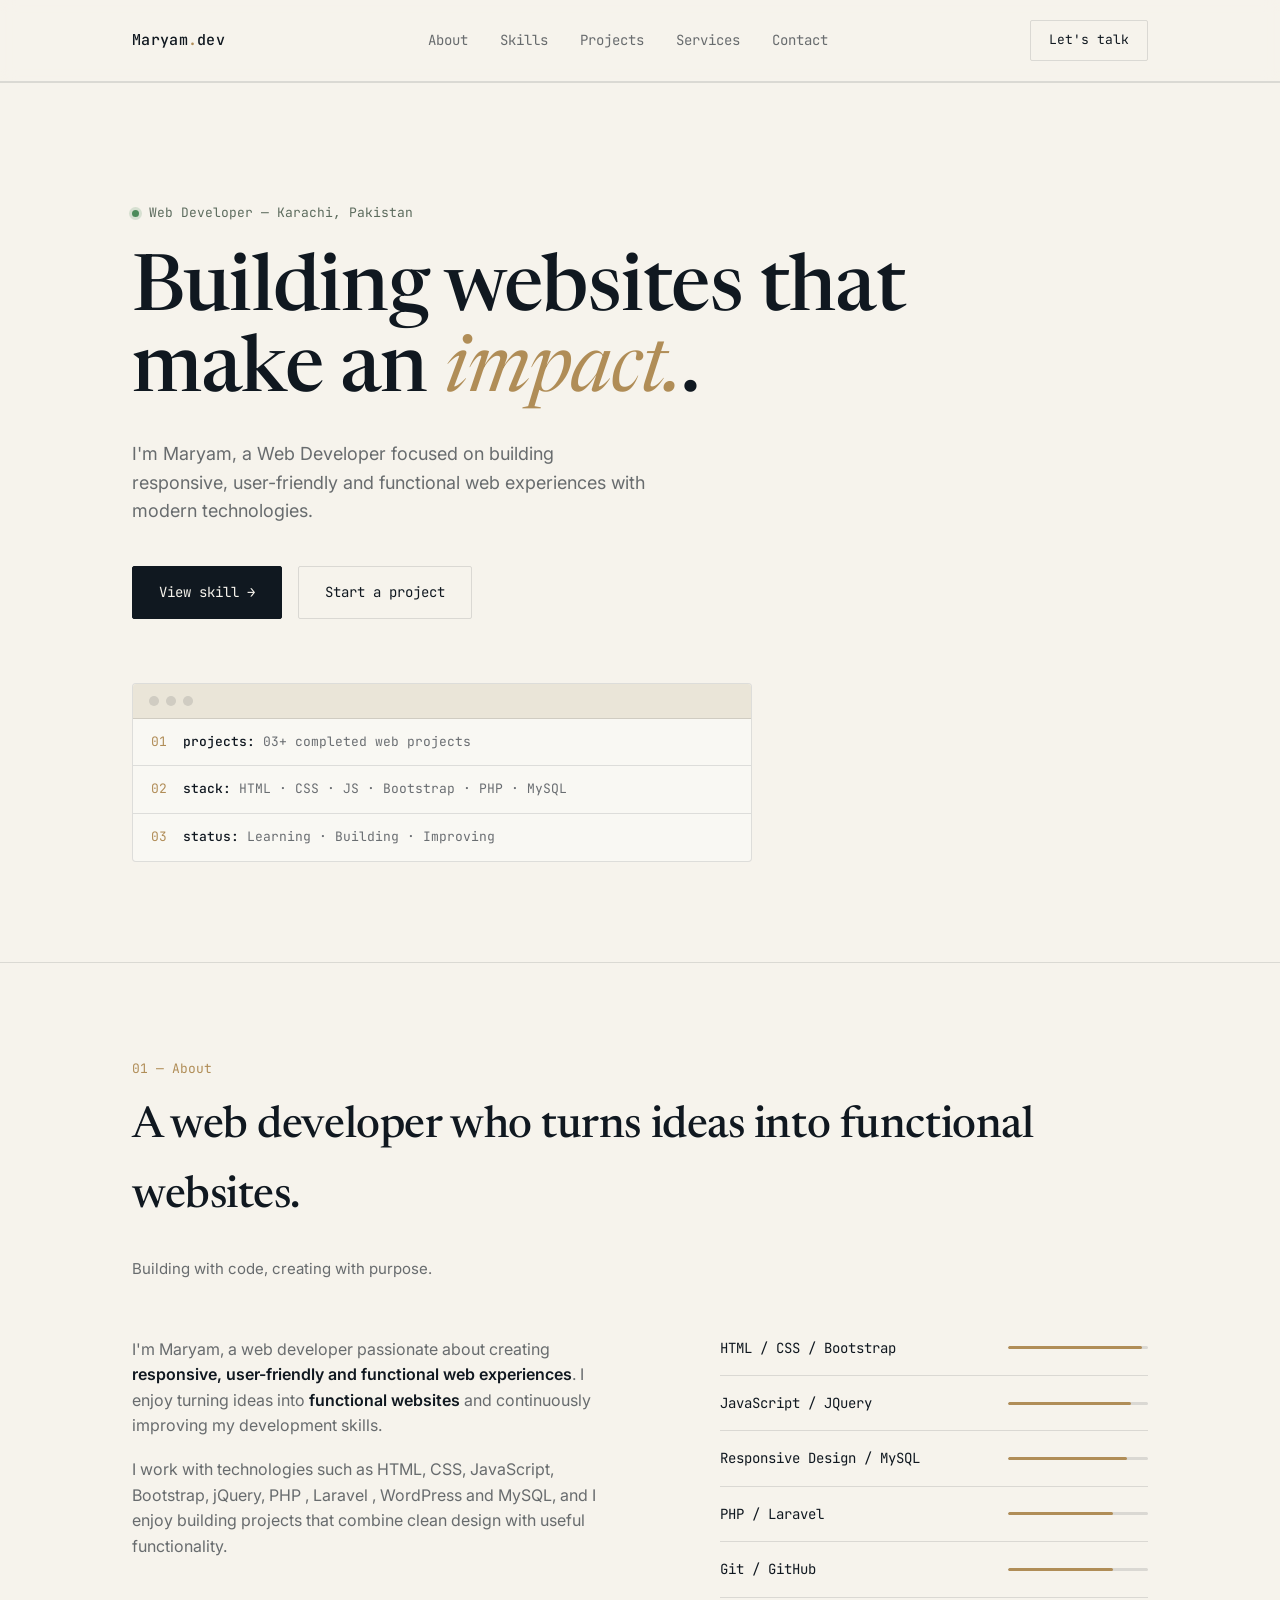
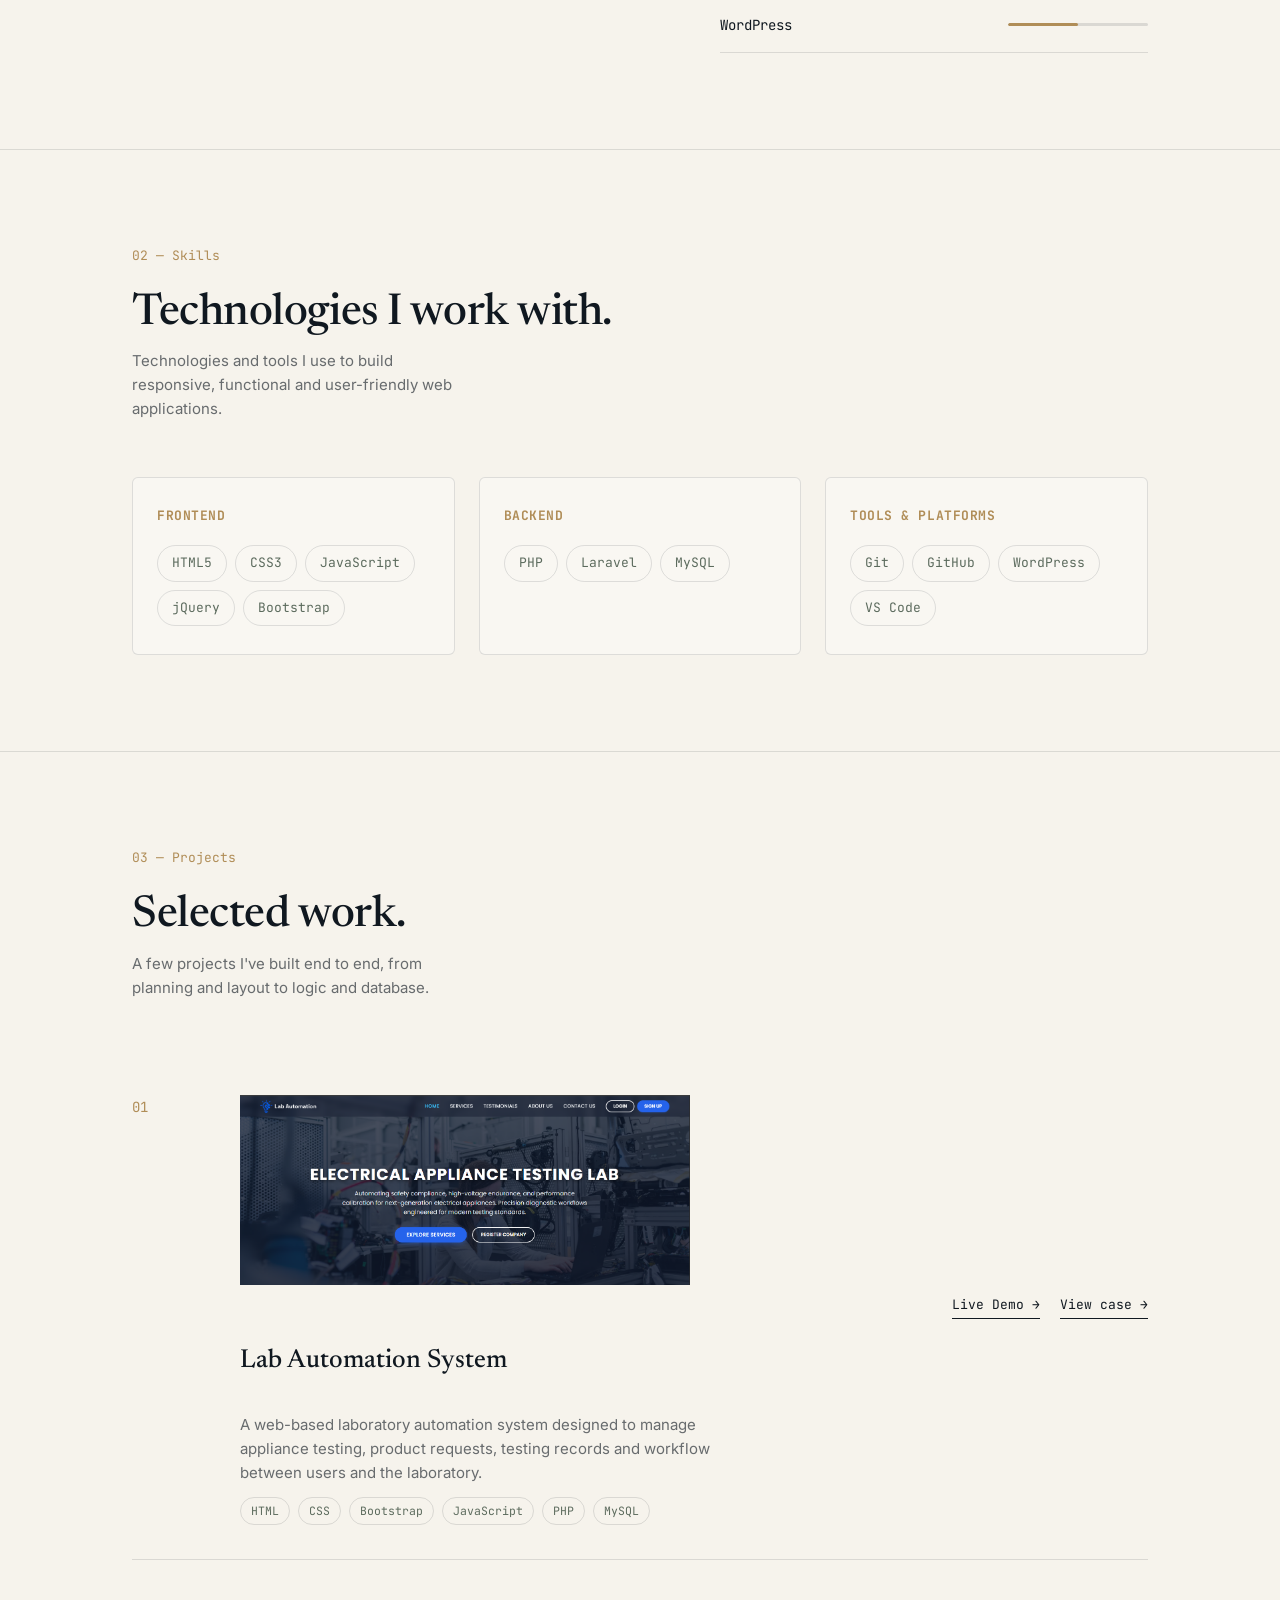
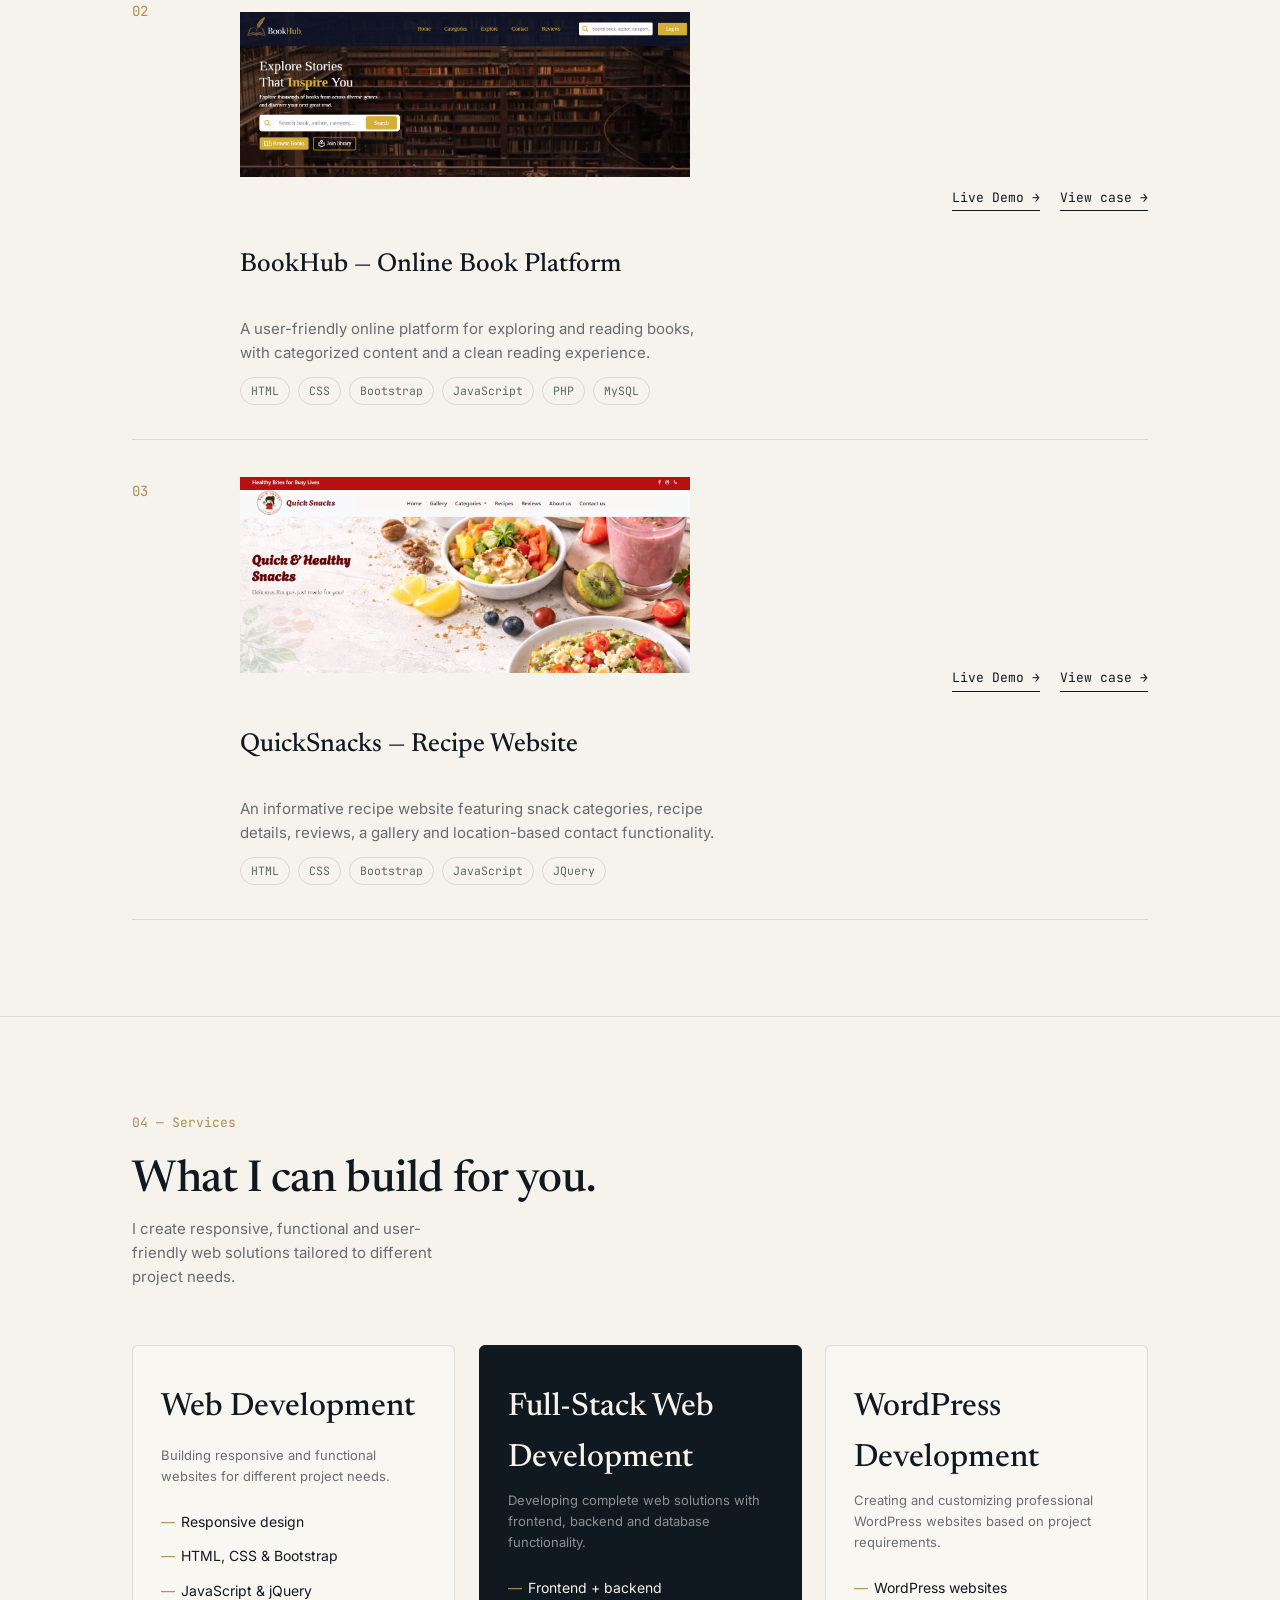
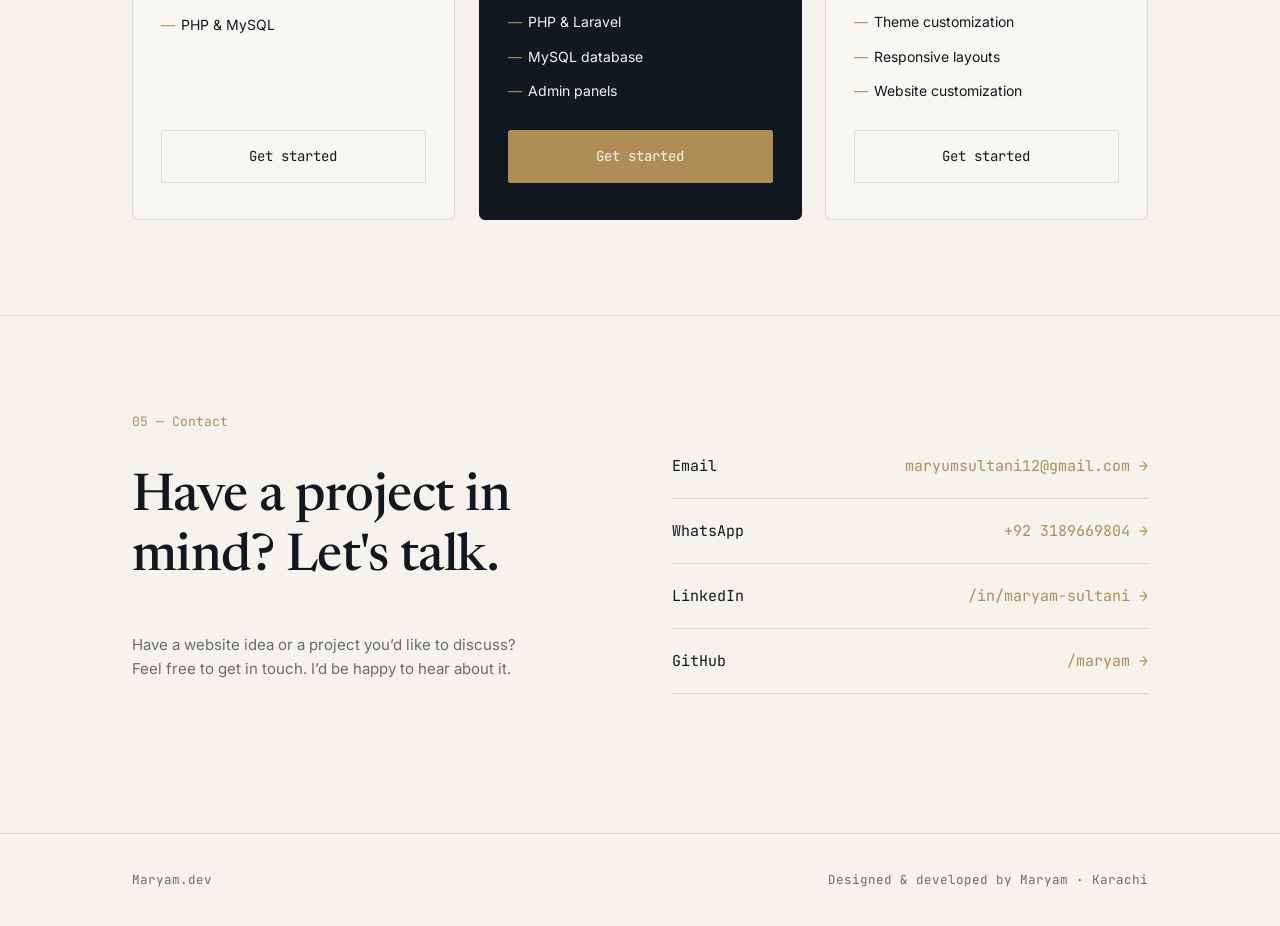
==== commit ce672dc0: "Update index.html" ====
--- a/index.html
+++ b/index.html
@@ -296,7 +296,7 @@
           <a href="https://linkedin.com/in/maryam-sultani"><span>LinkedIn</span><span class="arrow">/in/maryam-sultani
               →</span></a>
 
-          <a href="https://github.com/maryumsultani12-cmyk"><span>GitHub</span><span class="arrow">/maryam hsgdag→</span></a>
+          <a href="https://github.com/maryumsultani12-cmyk"><span>GitHub</span><span class="arrow">/maryam →</span></a>
         </div>
       </div>
     </div>
